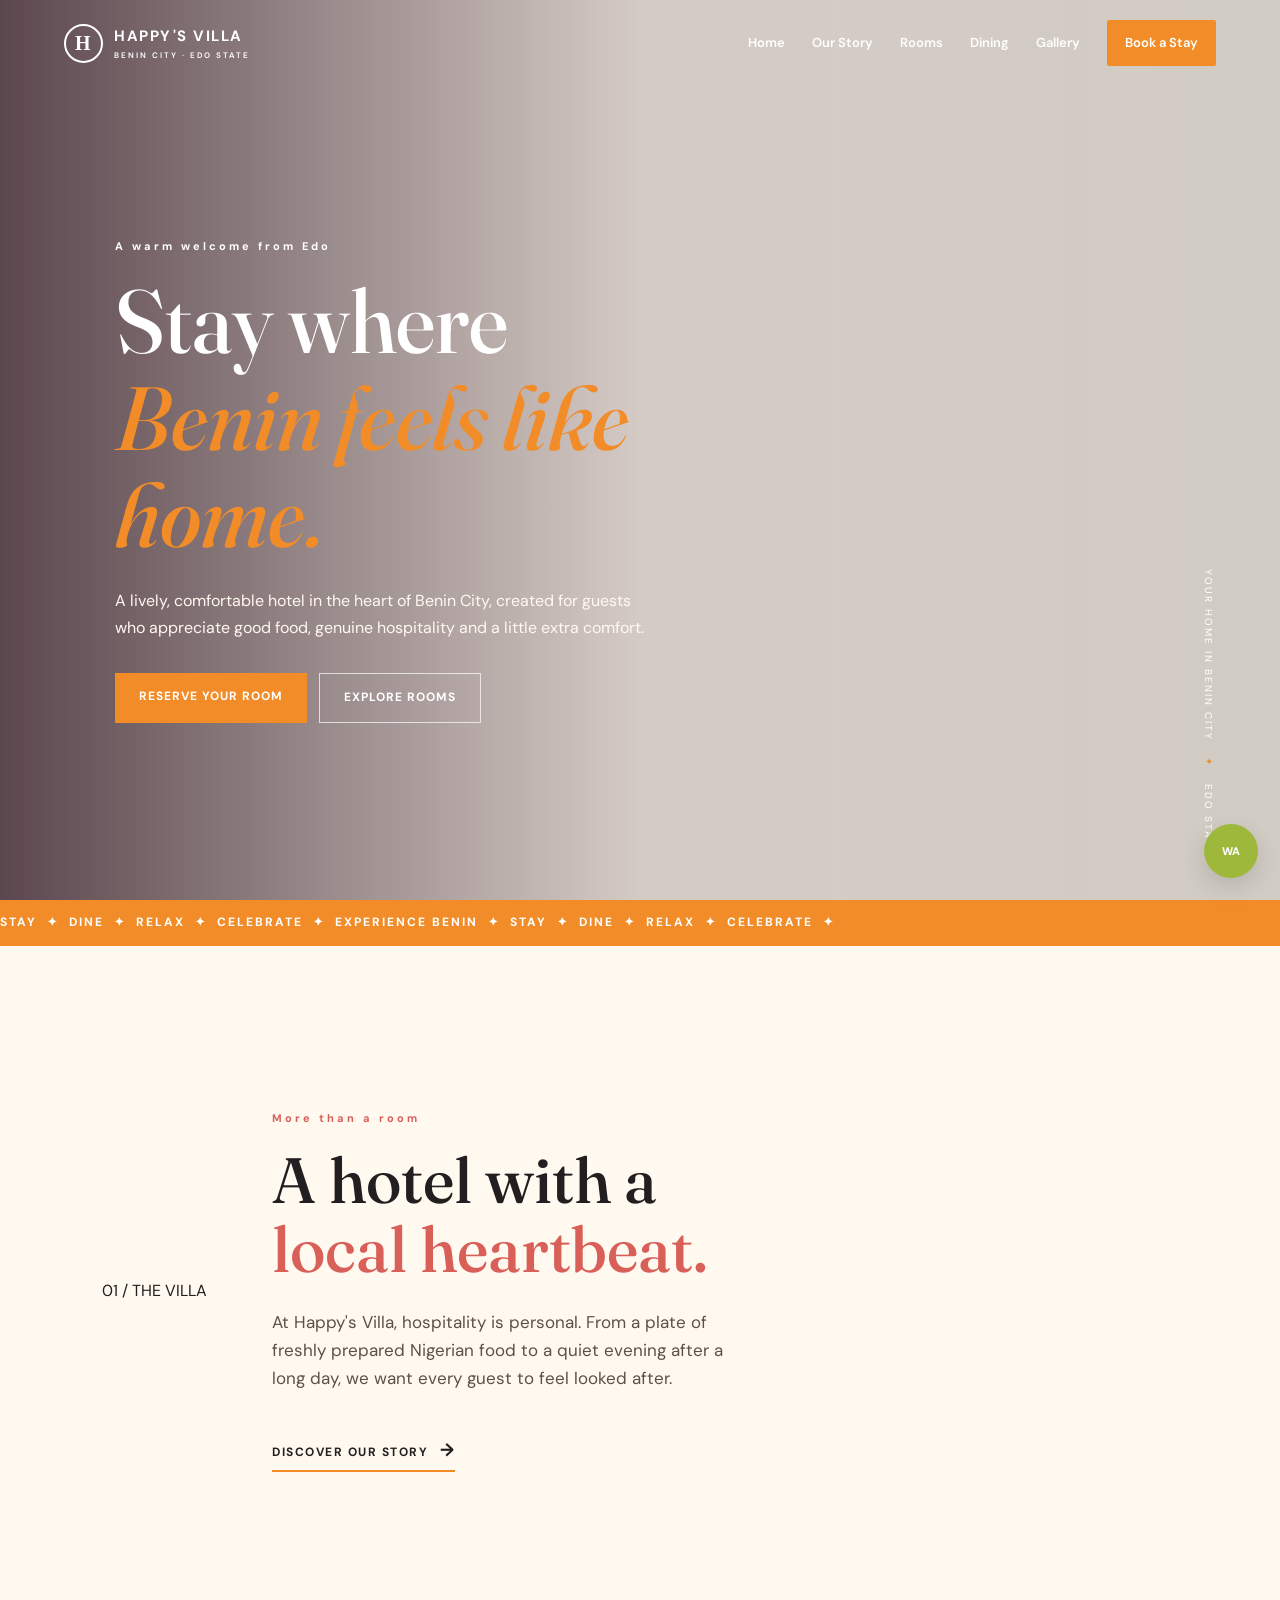
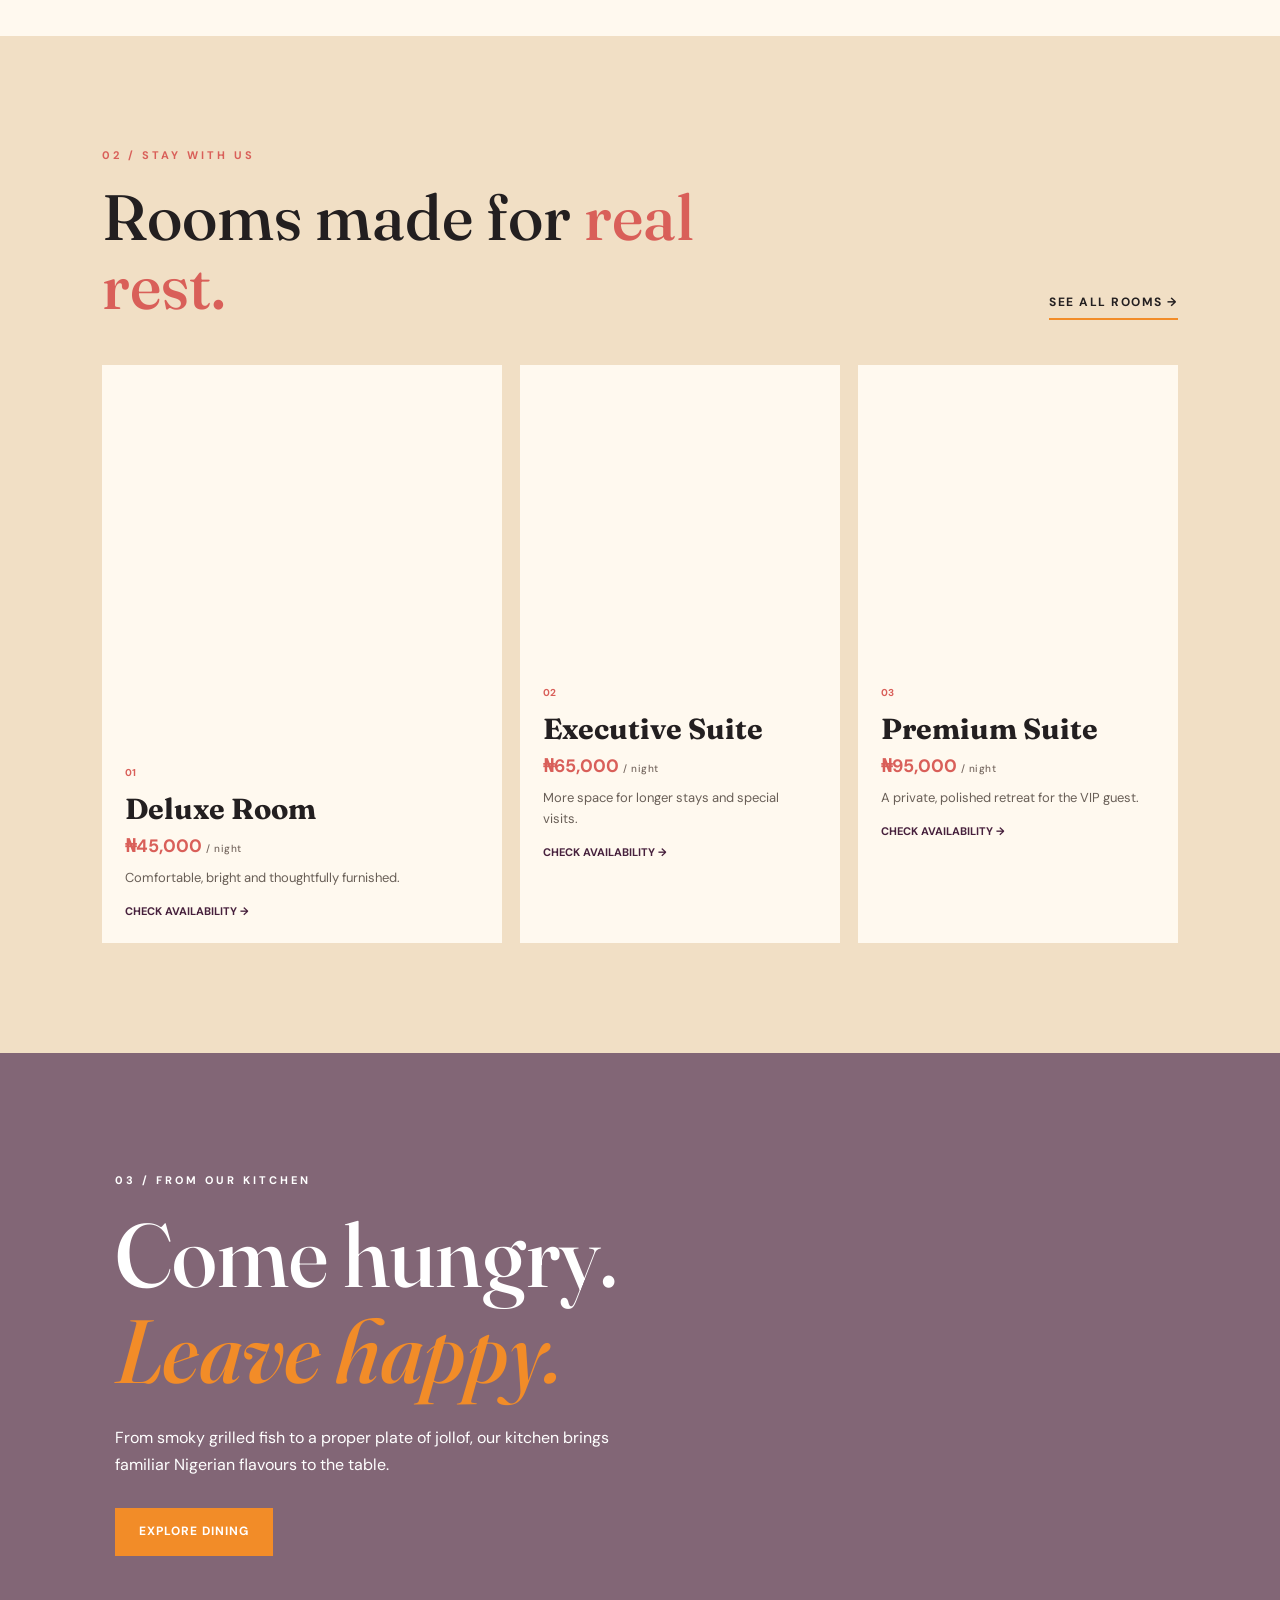
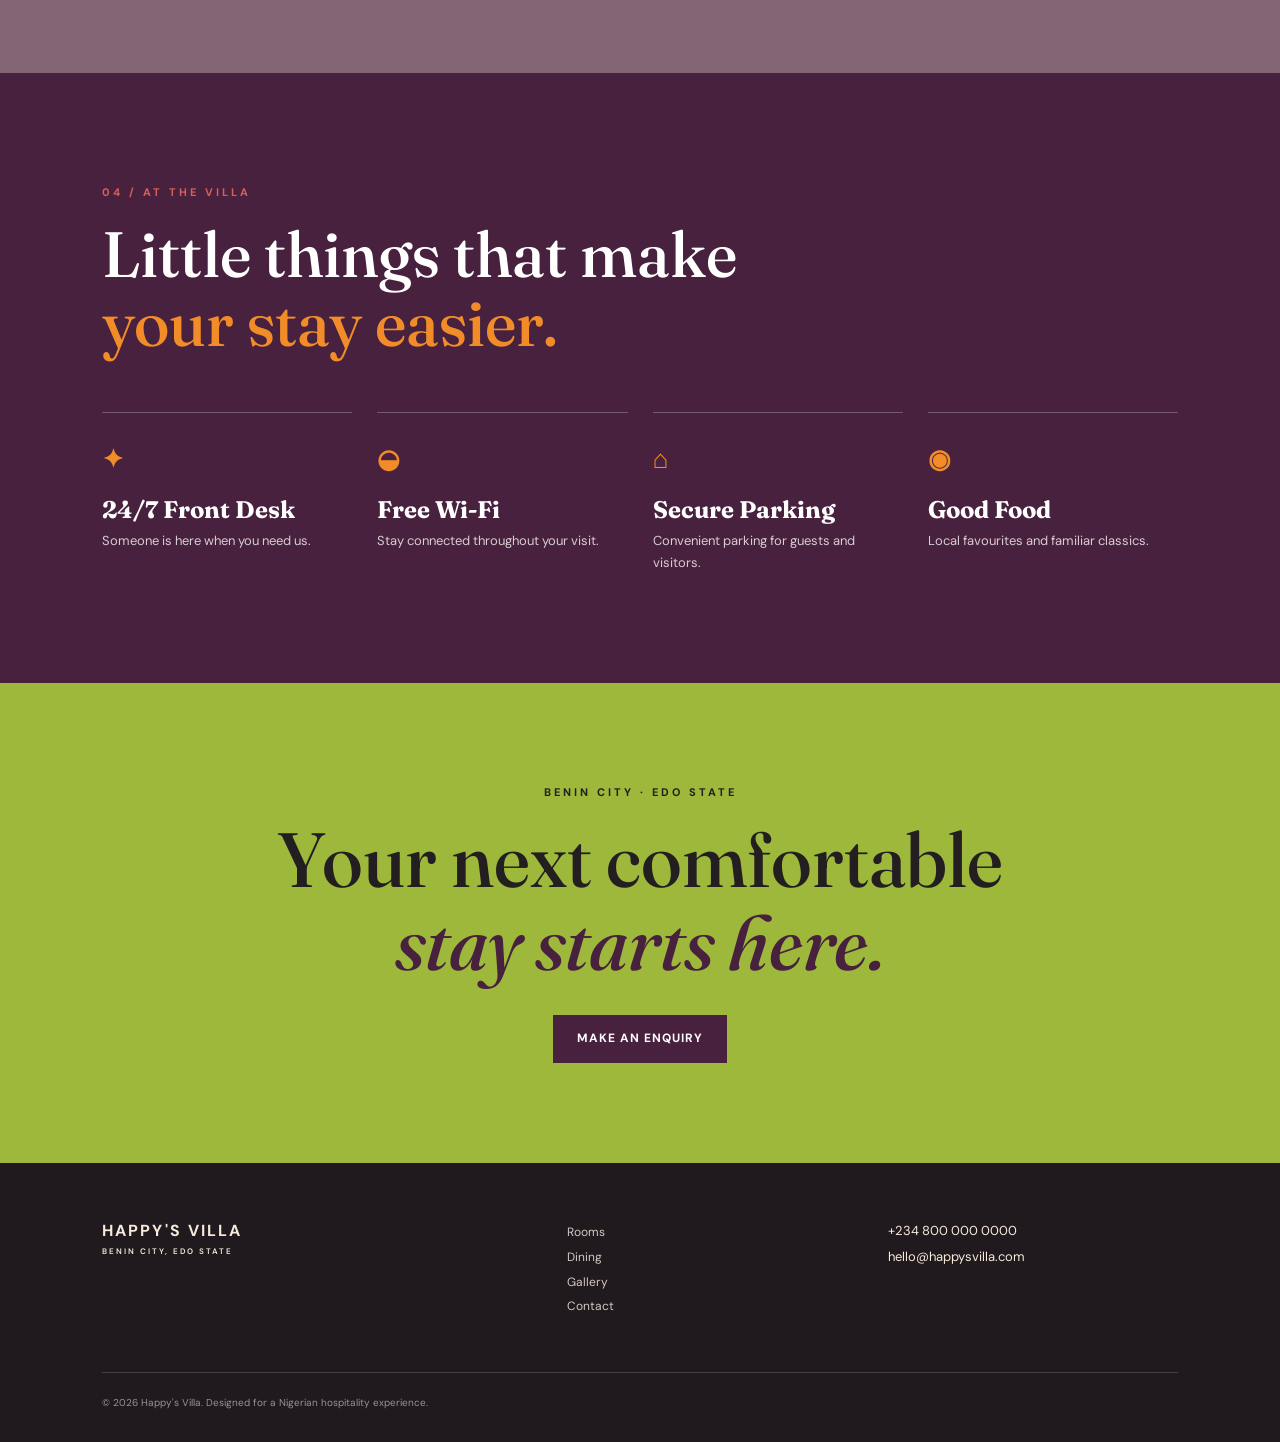
==== index.html @ 48daf6b9 "changes made" ====
<!DOCTYPE html>
<html lang="en">
<head>
  <meta charset="UTF-8">
  <meta name="viewport" content="width=device-width, initial-scale=1.0">
  <title>Happy's Villa | Boutique Hotel in Benin City</title>
  <link rel="stylesheet" href="style.css">
</head>
<body>
<header class="site-header">
  <a class="brand" href="index.html"><span>H</span><div>HAPPY'S VILLA<small>BENIN CITY · EDO STATE</small></div></a>
  <nav>
    <a class="active" href="index.html">Home</a>
    <a href="about.html">Our Story</a>
    <a href="rooms.html">Rooms</a>
    <a href="dining.html">Dining</a>
    <a href="gallery.html">Gallery</a>
    <a class="nav-book" href="contact.html">Book a Stay</a>
  </nav>
</header>

<main>
  <section class="hero">
    <div class="hero-image"></div>
    <div class="hero-shade"></div>
    <div class="hero-content">
      <p class="eyebrow">A warm welcome from Edo</p>
      <h1>Stay where<br><em>Benin feels like home.</em></h1>
      <p class="hero-copy">A lively, comfortable hotel in the heart of Benin City, created for guests who appreciate good food, genuine hospitality and a little extra comfort.</p>
      <div class="hero-actions">
        <a class="button button-main" href="contact.html">Reserve Your Room</a>
        <a class="button button-light" href="rooms.html">Explore Rooms</a>
      </div>
    </div>
    <div class="hero-note">YOUR HOME IN BENIN CITY <span>✦</span> EDO STATE</div>
  </section>

  <div class="marquee"><div>STAY &nbsp;✦&nbsp; DINE &nbsp;✦&nbsp; RELAX &nbsp;✦&nbsp; CELEBRATE &nbsp;✦&nbsp; EXPERIENCE BENIN &nbsp;✦&nbsp; STAY &nbsp;✦&nbsp; DINE &nbsp;✦&nbsp; RELAX &nbsp;✦&nbsp; CELEBRATE &nbsp;✦&nbsp;</div></div>

  <section class="intro section">
    <div class="intro-tag">01 / THE VILLA</div>
    <div>
      <p class="eyebrow accent">More than a room</p>
      <h2>A hotel with a <span>local heartbeat.</span></h2>
      <p class="lead">At Happy's Villa, hospitality is personal. From a plate of freshly prepared Nigerian food to a quiet evening after a long day, we want every guest to feel looked after.</p>
      <a class="text-link" href="about.html">Discover our story <b>→</b></a>
    </div>
    <div class="intro-photo photo-1"></div>
  </section>

  <section class="rooms-preview section">
    <div class="section-heading">
      <div><p class="eyebrow accent">02 / STAY WITH US</p><h2>Rooms made for <span>real rest.</span></h2></div>
      <a class="text-link" href="rooms.html">See all rooms →</a>
    </div>
    <div class="room-grid">
      <article class="room-card large-card">
        <div class="room-img room-a"></div>
        <div class="room-info"><span>01</span><h3>Deluxe Room</h3><div class="home-price">₦45,000 <small>/ night</small></div><p>Comfortable, bright and thoughtfully furnished.</p><a href="contact.html">Check availability →</a></div>
      </article>
      <article class="room-card">
        <div class="room-img room-b"></div>
        <div class="room-info"><span>02</span><h3>Executive Suite</h3><div class="home-price">₦65,000 <small>/ night</small></div><p>More space for longer stays and special visits.</p><a href="contact.html">Check availability →</a></div>
      </article>
      <article class="room-card">
        <div class="room-img room-c"></div>
        <div class="room-info"><span>03</span><h3>Premium Suite</h3><div class="home-price">₦95,000 <small>/ night</small></div><p>A private, polished retreat for the VIP guest.</p><a href="contact.html">Check availability →</a></div>
      </article>
    </div>
  </section>

  <section class="food-banner">
    <div class="food-photo"></div><div class="food-overlay"></div>
    <div class="food-content"><p class="eyebrow">03 / FROM OUR KITCHEN</p><h2>Come hungry.<br><em>Leave happy.</em></h2><p>From smoky grilled fish to a proper plate of jollof, our kitchen brings familiar Nigerian flavours to the table.</p><a class="button button-main" href="dining.html">Explore Dining</a></div>
  </section>

  <section class="features section">
    <p class="eyebrow accent">04 / AT THE VILLA</p>
    <h2>Little things that make<br><span>your stay easier.</span></h2>
    <div class="feature-grid">
      <div><strong>✦</strong><h3>24/7 Front Desk</h3><p>Someone is here when you need us.</p></div>
      <div><strong>◒</strong><h3>Free Wi-Fi</h3><p>Stay connected throughout your visit.</p></div>
      <div><strong>⌂</strong><h3>Secure Parking</h3><p>Convenient parking for guests and visitors.</p></div>
      <div><strong>◉</strong><h3>Good Food</h3><p>Local favourites and familiar classics.</p></div>
    </div>
  </section>

  <section class="cta">
    <p class="eyebrow">BENIN CITY · EDO STATE</p>
    <h2>Your next comfortable<br><em>stay starts here.</em></h2>
    <a class="button button-dark" href="contact.html">Make an Enquiry</a>
  </section>
</main>

<footer>
  <div class="footer-brand">HAPPY'S VILLA <small>BENIN CITY, EDO STATE</small></div>
  <div><a href="rooms.html">Rooms</a><a href="dining.html">Dining</a><a href="gallery.html">Gallery</a><a href="contact.html">Contact</a></div>
  <div class="footer-contact">+234 800 000 0000<br>hello@happysvilla.com</div>
  <p class="copyright">© 2026 Happy's Villa. Designed for a Nigerian hospitality experience.</p>
</footer>
<a class="whatsapp" href="https://wa.me/2348000000000" aria-label="WhatsApp">WA</a>
</body>
</html>
---- style.css ----
@import url('https://fonts.googleapis.com/css2?family=DM+Sans:wght@400;500;600;700&family=Fraunces:opsz,wght@9..144,500;9..144,600&display=swap');

:root{--coral:#D95F59;--orange:#F28C28;--aub:#47213D;--lime:#9DB83B;--terra:#B85C38;--sand:#F4E7D0;--ink:#231F20;--cream:#FFF9EF;--line:#dccdb9}
*{box-sizing:border-box;margin:0;padding:0}html{scroll-behavior:smooth}body{font-family:'DM Sans',sans-serif;background:var(--cream);color:var(--ink);line-height:1.65}a{text-decoration:none;color:inherit}.site-header{height:86px;padding:0 5vw;display:flex;align-items:center;justify-content:space-between;position:absolute;z-index:10;top:0;width:100%;color:white}.inner-header{position:relative;color:var(--ink);background:var(--cream);border-bottom:1px solid var(--line)}.brand{display:flex;gap:11px;align-items:center;font-weight:700;letter-spacing:1.5px;font-size:15px}.brand>span{display:grid;place-items:center;width:39px;height:39px;border:2px solid currentColor;border-radius:50%;font-family:Georgia;font-size:20px}.brand small,.footer-brand small{display:block;font-size:8px;letter-spacing:2px;font-weight:600;margin-top:1px}.site-header nav{display:flex;align-items:center;gap:27px;font-size:13px;font-weight:600}.site-header nav a{position:relative}.site-header nav a:not(.nav-book):after{content:'';height:2px;width:0;background:var(--orange);position:absolute;bottom:-8px;left:0;transition:.3s}.site-header nav a:hover:after,.site-header nav .active:after{width:100%}.nav-book{background:var(--orange);padding:12px 18px;border-radius:2px;color:#fff!important}.active-button{background:var(--aub)}.hero{height:calc(100vh - 0px);min-height:650px;position:relative;display:flex;align-items:center;color:white;overflow:hidden}.hero-image{position:absolute;inset:0;background-image:url('https://images.unsplash.com/photo-1564501049412-61c2a3083791?auto=format&fit=crop&w=1800&q=85');background-size:cover;background-position:center}.hero-shade{position:absolute;inset:0;background:linear-gradient(90deg,rgba(45,20,32,.78),rgba(45,20,32,.2),rgba(0,0,0,.18))}.hero-content{position:relative;z-index:2;margin-left:9vw;max-width:670px;padding-top:60px}.eyebrow{font-size:11px;letter-spacing:3px;font-weight:700;margin-bottom:18px}.accent{color:var(--coral)}h1,h2,h3{line-height:1.08}h1,h2{font-family:Fraunces,Georgia,serif;font-weight:500}h1{font-size:clamp(55px,7vw,105px)}h1 em,h2 em{color:var(--orange);font-style:italic}.hero-copy{font-size:16px;max-width:530px;margin:25px 0 32px;color:#fff9f0}.hero-actions{display:flex;gap:12px}.button{display:inline-block;padding:14px 24px;font-size:12px;font-weight:700;letter-spacing:1px;text-transform:uppercase;transition:.3s;border:0;cursor:pointer}.button-main{background:var(--orange);color:white}.button-main:hover{background:var(--coral);transform:translateY(-3px)}.button-light{border:1px solid rgba(255,255,255,.7);color:white}.button-light:hover{background:white;color:var(--aub)}.button-dark{background:var(--aub);color:white}.button-dark:hover{background:var(--coral);transform:translateY(-3px)}.hero-note{position:absolute;right:5vw;bottom:45px;writing-mode:vertical-rl;font-size:10px;letter-spacing:2px;z-index:2}.hero-note span{color:var(--orange);margin:10px 0}.marquee{overflow:hidden;background:var(--orange);color:white;font-size:12px;font-weight:700;letter-spacing:2px;white-space:nowrap;padding:13px 0}.marquee div{display:inline-block;animation:marquee 25s linear infinite}@keyframes marquee{to{transform:translateX(-50%)}}.section{padding:110px 8vw}.intro{display:grid;grid-template-columns:120px 1fr .85fr;gap:50px;align-items:center}.intro h2,.section-heading h2,.features h2,.story h2,.values h2,.food-intro h2,.menu-section h2{font-size:clamp(42px,5vw,70px);max-width:720px}.intro h2 span,h2 span{color:var(--coral)}.lead{font-size:17px;max-width:650px;margin:24px 0;color:#5b514b}.intro-photo{height:470px;background-size:cover;background-position:center}.photo-1{background-image:url('https://images.unsplash.com/photo-1566073771259-6a8506099945?auto=format&fit=crop&w=1000&q=80')}.text-link{display:inline-block;margin-top:20px;font-size:12px;font-weight:700;text-transform:uppercase;letter-spacing:1.5px;border-bottom:2px solid var(--orange);padding-bottom:5px}.text-link b{font-size:18px;margin-left:7px}.rooms-preview{background:#f1dfc5}.section-heading{display:flex;justify-content:space-between;align-items:end;margin-bottom:45px}.room-grid{display:grid;grid-template-columns:1.25fr 1fr 1fr;gap:18px}.room-card{background:var(--cream);transition:.35s}.room-card:hover{transform:translateY(-8px)}.room-img{height:290px;background-size:cover;background-position:center}.large-card .room-img{height:370px}.room-a{background-image:url('https://images.unsplash.com/photo-1618221195710-dd6b41faaea6?auto=format&fit=crop&w=1200&q=80')}.room-b{background-image:url('https://images.unsplash.com/photo-1590490360182-c33d57733427?auto=format&fit=crop&w=1200&q=80')}.room-c{background-image:url('https://images.unsplash.com/photo-1582719478250-c89cae4dc85b?auto=format&fit=crop&w=1200&q=80')}.room-info{padding:23px}.room-info span{font-size:10px;color:var(--coral);font-weight:700}.room-info h3{font-family:Fraunces,serif;font-size:29px;margin:8px 0}.room-info p{font-size:13px;color:#695f57}.room-info a{display:block;margin-top:14px;font-size:11px;font-weight:700;color:var(--aub);text-transform:uppercase}.food-banner{min-height:620px;position:relative;display:flex;align-items:center;color:white;overflow:hidden}.food-photo{position:absolute;inset:0;background:url('https://images.unsplash.com/photo-1547592180-85f173990554?auto=format&fit=crop&w=1800&q=85') center/cover}.food-overlay{position:absolute;inset:0;background:rgba(71,33,61,.68)}.food-content{position:relative;margin-left:9vw;max-width:600px}.food-content h2{font-size:clamp(52px,7vw,90px)}.food-content p:not(.eyebrow){margin:25px 0 30px;max-width:500px}.features{background:var(--aub);color:white}.features h2 span{color:var(--orange)}.feature-grid{display:grid;grid-template-columns:repeat(4,1fr);gap:25px;margin-top:55px}.feature-grid div{border-top:1px solid rgba(255,255,255,.25);padding-top:25px}.feature-grid strong{font-size:26px;color:var(--orange)}.feature-grid h3{font-family:Fraunces,serif;font-size:24px;margin:16px 0 7px}.feature-grid p{font-size:13px;color:#d8cdd2}.cta{text-align:center;background:var(--lime);padding:100px 20px}.cta h2{font-size:clamp(50px,6vw,78px);margin-bottom:30px}.cta h2 em{color:var(--aub)}footer{background:#20191e;color:#f7eadb;padding:55px 8vw 30px;display:grid;grid-template-columns:1.5fr 1fr 1fr;gap:30px;position:relative}footer a{display:block;font-size:12px;margin:5px 0;color:#d6c8c0}.footer-brand{font-weight:700;letter-spacing:2px}.footer-contact{font-size:13px;line-height:2}.copyright{grid-column:1/-1;border-top:1px solid #473d42;padding-top:22px;margin-top:20px;font-size:10px;color:#9e9090}.whatsapp{position:fixed;right:22px;bottom:22px;width:54px;height:54px;border-radius:50%;display:grid;place-items:center;background:var(--lime);color:#fff;font-size:11px;font-weight:800;z-index:20;box-shadow:0 8px 25px #0002}.page-hero{height:500px;display:flex;align-items:end;padding:70px 8vw;position:relative;overflow:hidden;color:white;background-size:cover;background-position:center}.page-hero:after{content:'';position:absolute;inset:0;background:linear-gradient(90deg,rgba(45,20,32,.78),rgba(45,20,32,.12))}.page-hero>div{position:relative;z-index:1}.page-hero h1{font-size:clamp(50px,6vw,82px)}.about-hero{background-image:url('https://images.unsplash.com/photo-1566665797739-1674de7a421a?auto=format&fit=crop&w=1800&q=85')}.rooms-hero{background-image:url('https://images.unsplash.com/photo-1601918774946-25832a4be0d6?auto=format&fit=crop&w=1800&q=85')}.dining-hero{background-image:url('https://images.unsplash.com/photo-1515003197210-e0cd71810b5f?auto=format&fit=crop&w=1800&q=85')}.gallery-hero{background-image:url('https://images.unsplash.com/photo-1564501049412-61c2a3083791?auto=format&fit=crop&w=1800&q=85')}.contact-hero{background-image:url('https://images.unsplash.com/photo-1568495248636-6432b97bd949?auto=format&fit=crop&w=1800&q=85')}.story{display:grid;grid-template-columns:120px 1fr 1fr;gap:55px;align-items:start}.story p{margin:0 0 17px;color:#615750}.story-image{height:530px;background:url('https://images.unsplash.com/photo-1551882547-ff40c63fe5fa?auto=format&fit=crop&w=1000&q=85') center/cover}.values{background:#f1dfc5}.value-grid{display:grid;grid-template-columns:repeat(4,1fr);gap:20px;margin-top:55px}.value-grid div{padding:28px 0;border-top:2px solid var(--coral)}.value-grid b{font-size:11px;color:var(--coral)}.value-grid h3{font-family:Fraunces,serif;font-size:28px;margin:18px 0 8px}.value-grid p{font-size:13px}.room-list{padding-top:90px}.room-list article{display:grid;grid-template-columns:1.15fr 1fr;gap:75px;align-items:center;margin-bottom:100px}.big-room{height:570px;background-size:cover;background-position:center}.room-copy>span{font-size:10px;letter-spacing:2px;color:var(--coral);font-weight:700}.room-copy h2{font-size:58px;margin:15px 0}.room-copy p{color:#625950;margin-bottom:20px}.room-copy ul{list-style:none;border-top:1px solid var(--line);margin-top:25px}.room-copy li{font-size:13px;padding:10px 0;border-bottom:1px solid var(--line)}.room-copy li:before{content:'✦';color:var(--orange);margin-right:10px}.food-intro{display:grid;grid-template-columns:1fr 1fr;gap:80px;align-items:center}.food-detail-photo{height:560px;background:url('https://images.unsplash.com/photo-1601050690597-df0568f70950?auto=format&fit=crop&w=1100&q=85') center/cover}.menu-section{background:#f1dfc5}.menu-grid{display:grid;grid-template-columns:repeat(2,1fr);gap:0 70px;margin-top:45px}.menu-grid>div{padding:25px 0;border-top:1px solid #cbbba4}.menu-grid span{font-size:9px;letter-spacing:2px;color:var(--coral);font-weight:700}.menu-grid h3{font-family:Fraunces,serif;font-size:28px;margin:7px 0}.menu-grid p{font-size:13px;color:#665b53}.menu-grid b{display:block;margin-top:8px;color:var(--aub)}.gallery{display:grid;grid-template-columns:repeat(12,1fr);grid-auto-rows:230px;gap:15px}.gallery-item{background-size:cover;background-position:center;position:relative;overflow:hidden}.gallery-item:after{content:'';position:absolute;inset:0;background:linear-gradient(transparent 50%,rgba(0,0,0,.55));opacity:.8}.gallery-item span{position:absolute;z-index:2;bottom:18px;left:20px;color:white;font-size:11px;font-weight:700;letter-spacing:1px;text-transform:uppercase}.g1{grid-column:span 7;grid-row:span 2;background-image:url('https://images.unsplash.com/photo-1564501049412-61c2a3083791?auto=format&fit=crop&w=1300&q=85')}.g2{grid-column:span 5;background-image:url('https://images.unsplash.com/photo-1618221195710-dd6b41faaea6?auto=format&fit=crop&w=1000&q=85')}.g3{grid-column:span 5;background-image:url('https://images.unsplash.com/photo-1515003197210-e0cd71810b5f?auto=format&fit=crop&w=1000&q=85')}.g4{grid-column:span 5;background-image:url('https://images.unsplash.com/photo-1572331165267-854da2b10ccc?auto=format&fit=crop&w=1000&q=85')}.g5{grid-column:span 4;background-image:url('https://images.unsplash.com/photo-1547592180-85f173990554?auto=format&fit=crop&w=1000&q=85')}.g6{grid-column:span 3;background-image:url('https://images.unsplash.com/photo-1551882547-ff40c63fe5fa?auto=format&fit=crop&w=1000&q=85')}.contact-section{display:grid;grid-template-columns:.8fr 1.2fr;gap:100px}.contact-details h2,.booking-form h2{font-family:Fraunces,serif;font-size:45px;margin-bottom:12px}.contact-line{border-top:1px solid var(--line);padding:18px 0;font-size:14px}.contact-line b{font-size:9px;letter-spacing:2px;color:var(--coral)}.small-note{font-size:11px;color:#887970;margin-top:30px}.booking-form{background:#f1dfc5;padding:45px}.booking-form label{display:block;font-size:11px;font-weight:700;margin:18px 0}.booking-form input,.booking-form select,.booking-form textarea{display:block;width:100%;margin-top:7px;border:1px solid #cdbca6;background:var(--cream);padding:13px;font:inherit;font-size:13px;outline:none}.booking-form input:focus,.booking-form select:focus,.booking-form textarea:focus{border-color:var(--coral)}.two{display:grid;grid-template-columns:1fr 1fr;gap:15px}.location-box{background:var(--aub);color:white;padding:80px 8vw;display:grid;grid-template-columns:1fr 1fr;gap:50px;align-items:center}.location-box h2{font-size:55px}.location-box p:not(.eyebrow){max-width:500px;color:#dacfd3}.map-placeholder{height:300px;background:#6d7650;position:relative;display:grid;place-items:center;border:10px solid #5a254d;outline:1px solid #ad9b88}.map-placeholder:before{content:'';position:absolute;inset:18px;border:1px dashed #e9ddca66}.map-placeholder span{font-family:Fraunces,serif;font-size:28px}.map-placeholder small{position:absolute;bottom:35px;font-size:10px;letter-spacing:2px}.site-header,.page-hero,.hero,.room-card,.gallery-item{animation:fadein .8s ease both}@keyframes fadein{from{opacity:0}to{opacity:1}}
@media(max-width:900px){.site-header{height:auto;padding:22px 5vw;align-items:flex-start}.site-header nav{display:none}.hero-content{margin-left:7vw;margin-right:7vw}.intro,.story{grid-template-columns:1fr}.intro-tag{display:none}.intro-photo,.story-image{height:380px}.room-grid{grid-template-columns:1fr}.large-card .room-img,.room-img{height:350px}.feature-grid,.value-grid{grid-template-columns:1fr 1fr}.room-list article,.food-intro,.contact-section,.location-box{grid-template-columns:1fr;gap:35px}.big-room{height:420px}.room-copy h2{font-size:48px}.gallery{grid-template-columns:1fr 1fr;grid-auto-rows:230px}.g1,.g2,.g3,.g4,.g5,.g6{grid-column:span 1;grid-row:span 1}footer{grid-template-columns:1fr 1fr}.copyright{grid-column:1/-1}}
@media(max-width:600px){.hero{min-height:700px}.hero-content{padding-top:80px}.hero h1{font-size:53px}.hero-note{display:none}.section{padding:75px 7vw}.section-heading{display:block}.section-heading .text-link{margin-top:10px}.intro h2,.section-heading h2,.features h2,.story h2,.values h2,.food-intro h2,.menu-section h2{font-size:43px}.feature-grid,.value-grid,.menu-grid,.two{grid-template-columns:1fr}.food-banner{min-height:650px}.food-content{margin:0 7vw}.page-hero{height:440px;padding:55px 7vw}.page-hero h1{font-size:53px}.room-list article{margin-bottom:70px}.big-room{height:330px}.room-copy h2{font-size:43px}.booking-form{padding:28px 20px}.contact-details h2,.booking-form h2{font-size:38px}.gallery{grid-template-columns:1fr;grid-auto-rows:280px}.g1,.g2,.g3,.g4,.g5,.g6{grid-column:span 1}.location-box{padding:65px 7vw}.location-box h2{font-size:45px}footer{grid-template-columns:1fr;gap:25px;padding:45px 7vw}.copyright{grid-column:auto}}

/* Nigerian hotel refinements */
.price{font-family:'DM Sans',sans-serif;color:var(--coral);font-size:22px;font-weight:700;margin:12px 0 4px}
.price small,.home-price small{font-size:10px;color:#75675f;font-weight:500;letter-spacing:.5px}
.home-price{font-size:18px;color:var(--coral);font-weight:700;margin:5px 0}
.food-detail-nigerian{
  background-image:url('https://upload.wikimedia.org/wikipedia/commons/thumb/0/0f/Jollof_rice_with_chicken.jpg/1280px-Jollof_rice_with_chicken.jpg');
}
.menu-grid b{font-size:16px;letter-spacing:.2px}
.menu-grid>div{background:transparent}
.menu-grid>div:hover h3{color:var(--coral);transition:.25s}

/* Nigerian visual update — Home page structure remains unchanged */
.story-image{background-image:url("https://loremflickr.com/1400/900/benincity,nigeria?lock=22")}
.food-detail-photo{background-image:url("https://loremflickr.com/1400/900/nigeria,restaurant,africa?lock=25")}
.food-jollof{background-image:url("https://loremflickr.com/1000/800/jollof,rice,nigeria?lock=31")}
.gallery .g1{background-image:url("https://loremflickr.com/1400/900/nigeria,benincity,hotel?lock=21")}
.gallery .g2{background-image:url("https://loremflickr.com/1200/900/nigeria,hotel,room?lock=23")}
.gallery .g3{background-image:url("https://loremflickr.com/1400/900/nigeria,restaurant,africa?lock=25")}
.gallery .g4{background-image:url("https://loremflickr.com/1000/800/nigeria,pool,hotel?lock=41")}
.gallery .g5{background-image:url("https://loremflickr.com/1000/800/jollof,rice,nigeria?lock=31")}
.gallery .g6{background-image:url("https://loremflickr.com/1400/900/benincity,nigeria?lock=22")}
.room-price{font-family:'Fraunces',Georgia,serif;font-size:26px;color:var(--aub);margin:20px 0 2px;font-weight:600}
.room-price small{font-family:'DM Sans',sans-serif;font-size:10px;color:#766a62;letter-spacing:1px;font-weight:500}
.menu-grid b{font-size:18px}
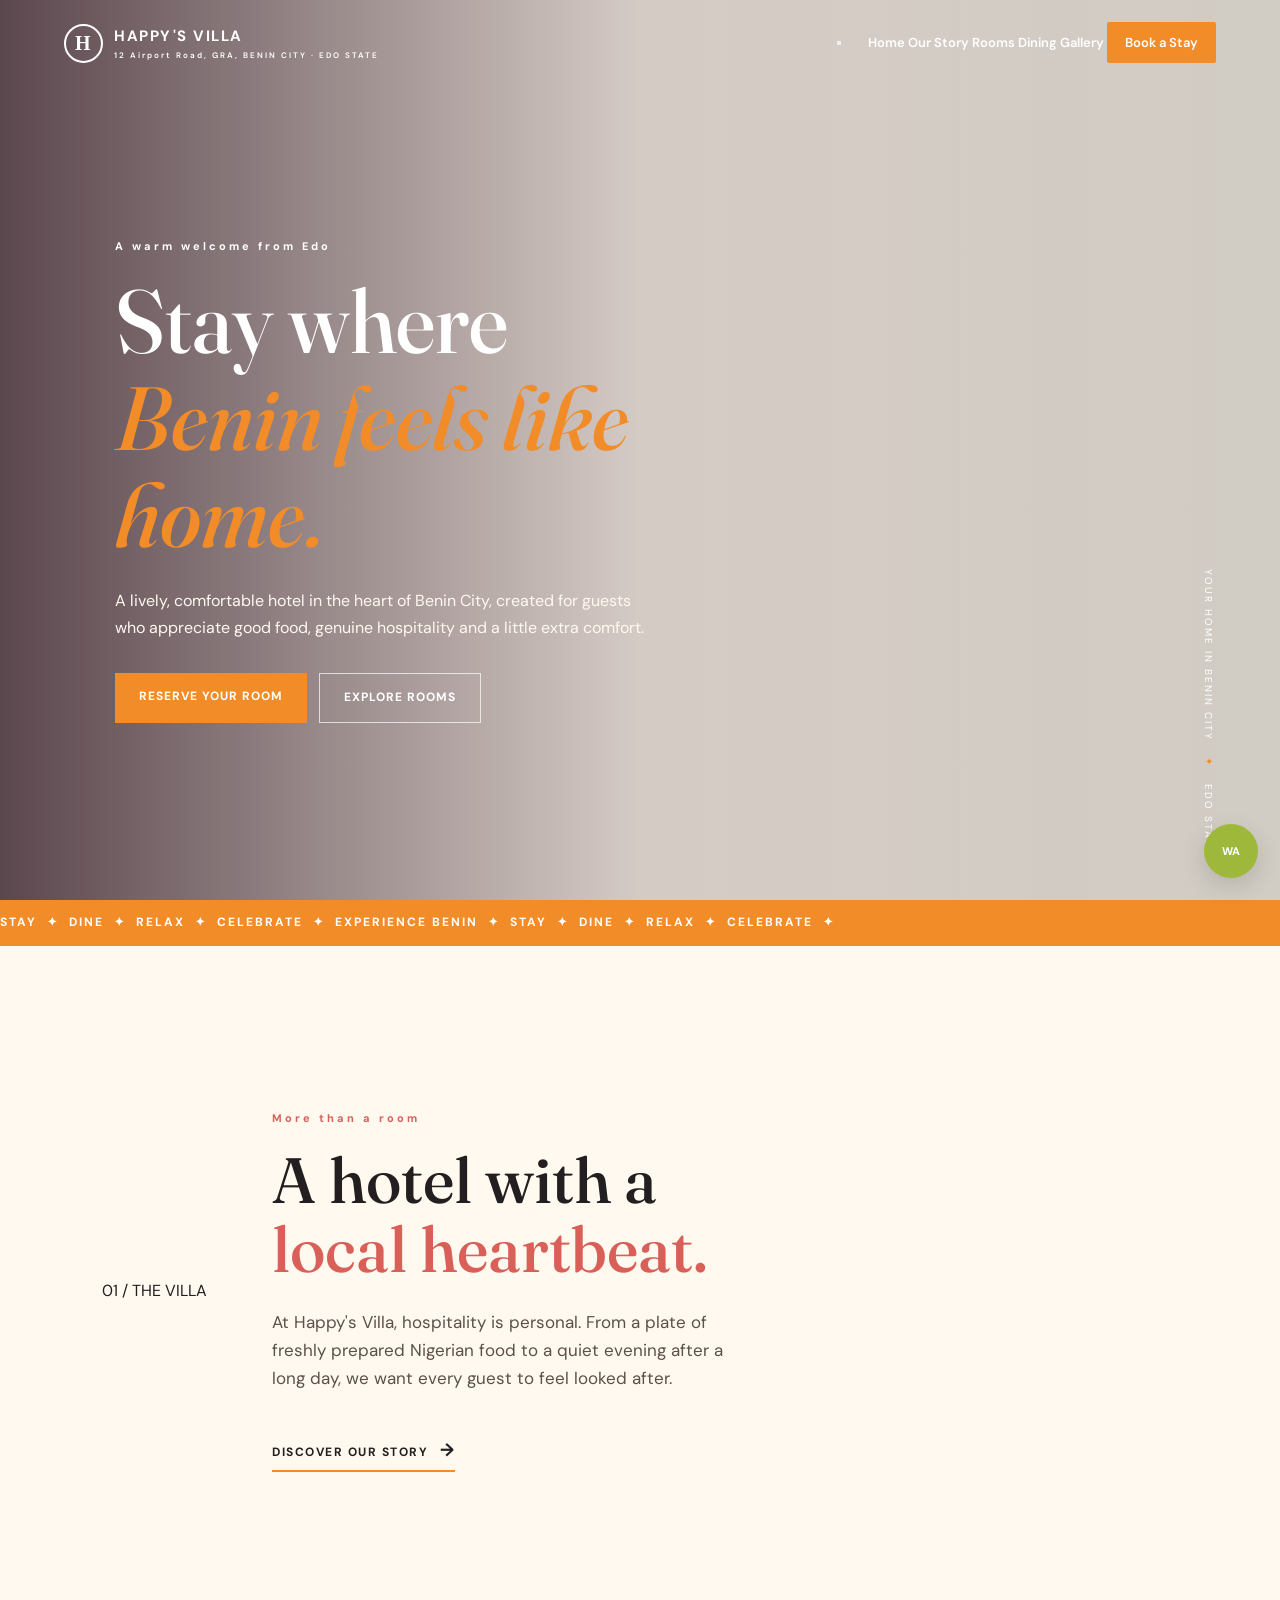
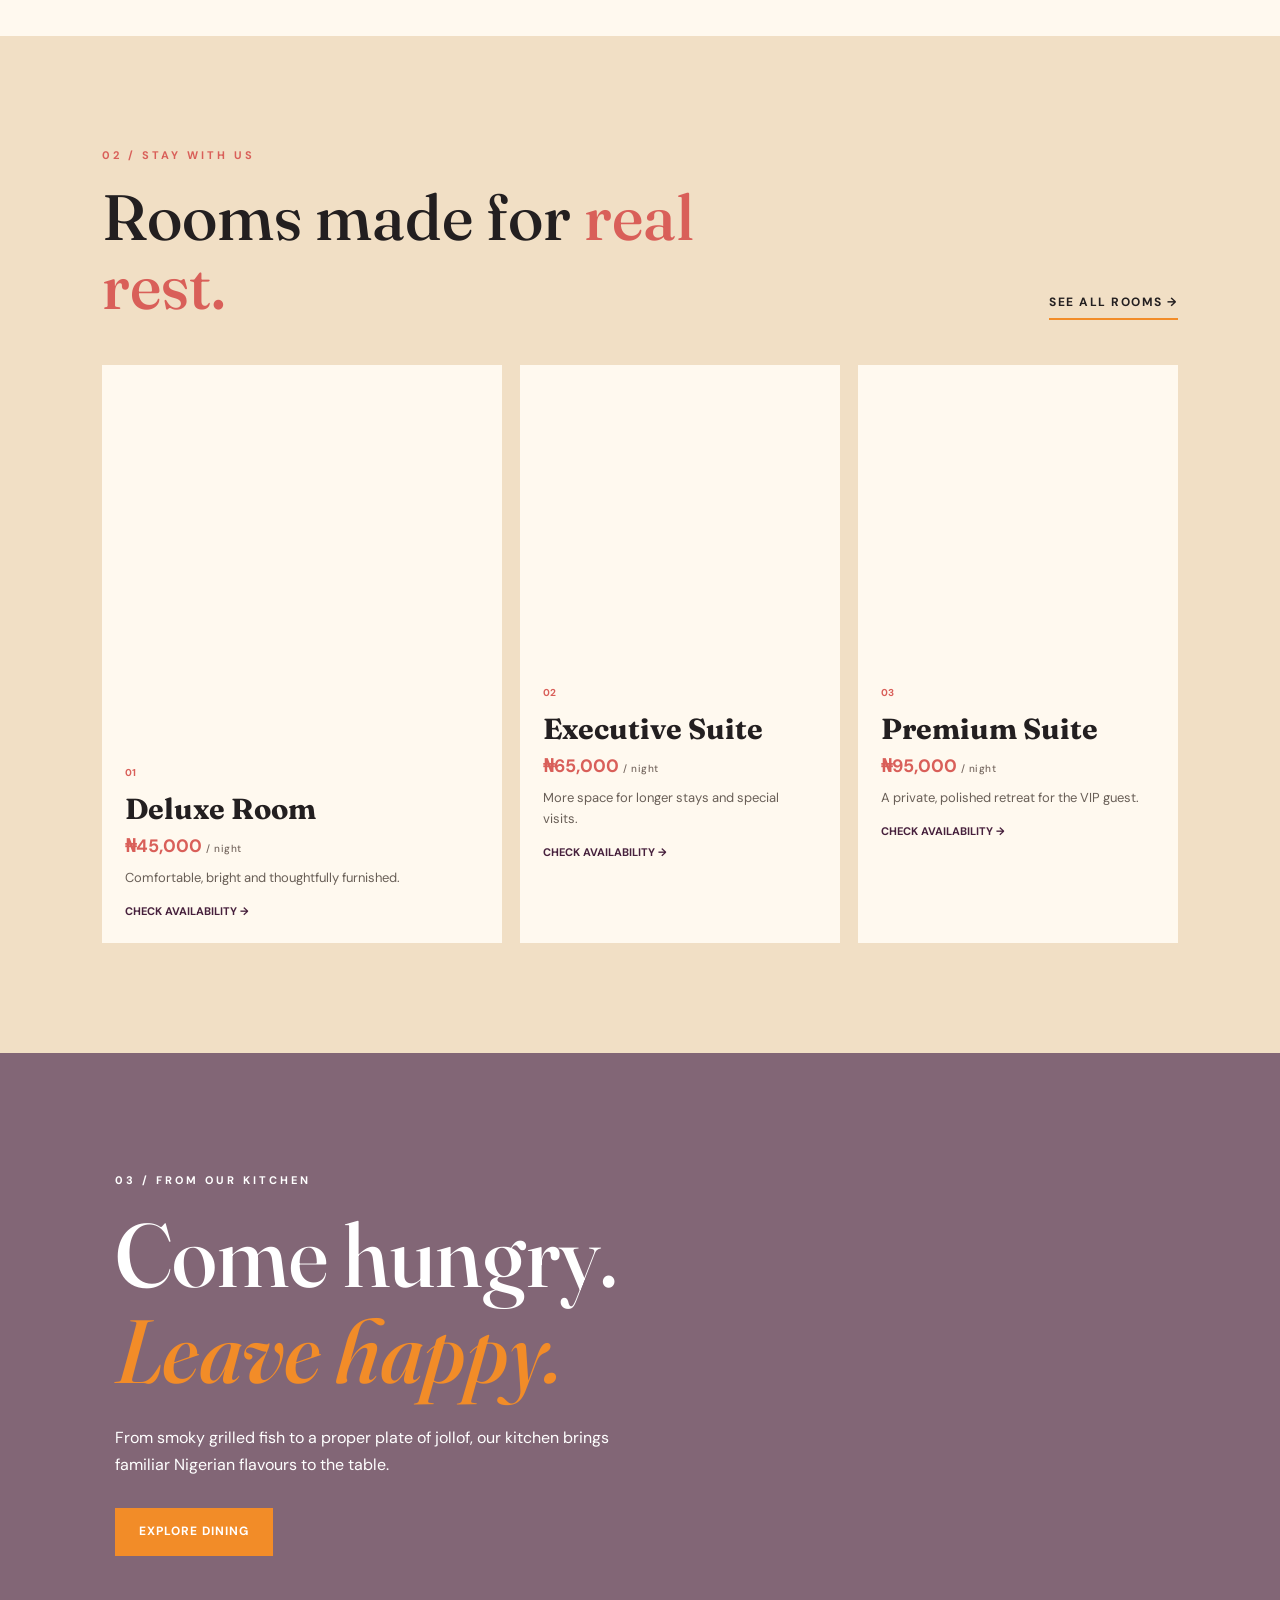
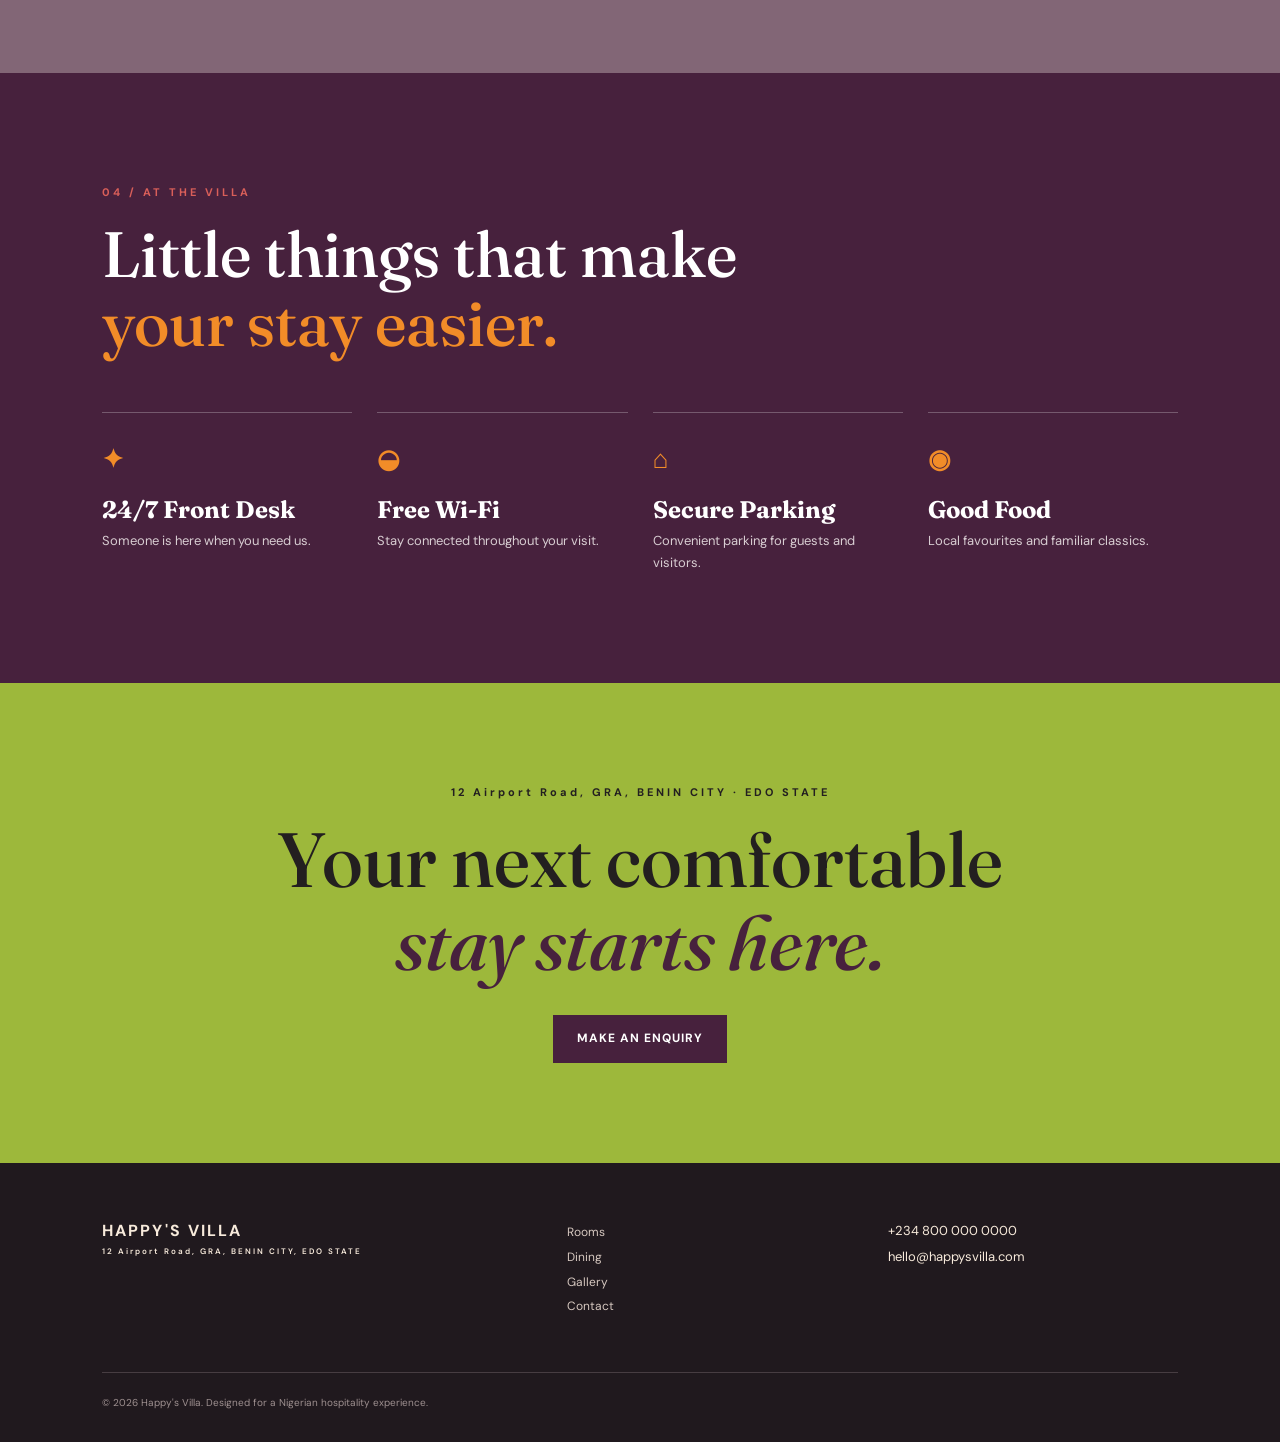
==== commit 7bd0b5e2: "correction" ====
--- a/index.html
+++ b/index.html
@@ -1,103 +1,191 @@
-<!DOCTYPE html>
+<!doctype html>
 <html lang="en">
-<head>
-  <meta charset="UTF-8">
-  <meta name="viewport" content="width=device-width, initial-scale=1.0">
-  <title>Happy's Villa | Boutique Hotel in Benin City</title>
-  <link rel="stylesheet" href="style.css">
-</head>
-<body>
-<header class="site-header">
-  <a class="brand" href="index.html"><span>H</span><div>HAPPY'S VILLA<small>BENIN CITY · EDO STATE</small></div></a>
-  <nav>
-    <a class="active" href="index.html">Home</a>
-    <a href="about.html">Our Story</a>
-    <a href="rooms.html">Rooms</a>
-    <a href="dining.html">Dining</a>
-    <a href="gallery.html">Gallery</a>
-    <a class="nav-book" href="contact.html">Book a Stay</a>
-  </nav>
-</header>
+  <head>
+    <meta charset="UTF-8" />
+    <meta name="viewport" content="width=device-width, initial-scale=1.0" />
+    <title>Happy's Villa | Boutique Hotel in Benin City</title>
+    <link rel="stylesheet" href="style.css" />
+  </head>
+  <body>
+    <header class="site-header">
+      <a class="brand" href="index.html"
+        ><span>H</span>
+        <div>HAPPY'S VILLA<small>12 Airport Road, GRA, BENIN CITY · EDO STATE</small></div></a
+      >
+      <nav class="main-nav">
 
-<main>
-  <section class="hero">
-    <div class="hero-image"></div>
-    <div class="hero-shade"></div>
-    <div class="hero-content">
-      <p class="eyebrow">A warm welcome from Edo</p>
-      <h1>Stay where<br><em>Benin feels like home.</em></h1>
-      <p class="hero-copy">A lively, comfortable hotel in the heart of Benin City, created for guests who appreciate good food, genuine hospitality and a little extra comfort.</p>
-      <div class="hero-actions">
-        <a class="button button-main" href="contact.html">Reserve Your Room</a>
-        <a class="button button-light" href="rooms.html">Explore Rooms</a>
+        <button class="menu-toggle"
+        id="menu-toggle"
+        aria-label="open navigation menu"
+        aria-expanded="false">
+
+        </button>
+        <div class="nav-links" id="nav-links">
+        <a class="active" href="index.html">Home</a>
+        <a href="about.html">Our Story</a>
+        <a href="rooms.html">Rooms</a>
+        <a href="dining.html">Dining</a>
+        <a href="gallery.html">Gallery</a>
+        <a class="nav-book" href="contact.html">Book a Stay</a>
+        </div>
+
+      </nav>
+    </header>
+
+    <main>
+      <section class="hero">
+        <div class="hero-image"></div>
+        <div class="hero-shade"></div>
+        <div class="hero-content">
+          <p class="eyebrow">A warm welcome from Edo</p>
+          <h1>Stay where<br /><em>Benin feels like home.</em></h1>
+          <p class="hero-copy">
+            A lively, comfortable hotel in the heart of Benin City, created for
+            guests who appreciate good food, genuine hospitality and a little
+            extra comfort.
+          </p>
+          <div class="hero-actions">
+            <a class="button button-main" href="contact.html"
+              >Reserve Your Room</a
+            >
+            <a class="button button-light" href="rooms.html">Explore Rooms</a>
+          </div>
+        </div>
+        <div class="hero-note">
+          YOUR HOME IN BENIN CITY <span>✦</span> EDO STATE
+        </div>
+      </section>
+
+      <div class="marquee">
+        <div>
+          STAY &nbsp;✦&nbsp; DINE &nbsp;✦&nbsp; RELAX &nbsp;✦&nbsp; CELEBRATE
+          &nbsp;✦&nbsp; EXPERIENCE BENIN &nbsp;✦&nbsp; STAY &nbsp;✦&nbsp; DINE
+          &nbsp;✦&nbsp; RELAX &nbsp;✦&nbsp; CELEBRATE &nbsp;✦&nbsp;
+        </div>
       </div>
-    </div>
-    <div class="hero-note">YOUR HOME IN BENIN CITY <span>✦</span> EDO STATE</div>
-  </section>
 
-  <div class="marquee"><div>STAY &nbsp;✦&nbsp; DINE &nbsp;✦&nbsp; RELAX &nbsp;✦&nbsp; CELEBRATE &nbsp;✦&nbsp; EXPERIENCE BENIN &nbsp;✦&nbsp; STAY &nbsp;✦&nbsp; DINE &nbsp;✦&nbsp; RELAX &nbsp;✦&nbsp; CELEBRATE &nbsp;✦&nbsp;</div></div>
+      <section class="intro section">
+        <div class="intro-tag">01 / THE VILLA</div>
+        <div>
+          <p class="eyebrow accent">More than a room</p>
+          <h2>A hotel with a <span>local heartbeat.</span></h2>
+          <p class="lead">
+            At Happy's Villa, hospitality is personal. From a plate of freshly
+            prepared Nigerian food to a quiet evening after a long day, we want
+            every guest to feel looked after.
+          </p>
+          <a class="text-link" href="about.html">Discover our story <b>→</b></a>
+        </div>
+        <div class="intro-photo photo-1"></div>
+      </section>
 
-  <section class="intro section">
-    <div class="intro-tag">01 / THE VILLA</div>
-    <div>
-      <p class="eyebrow accent">More than a room</p>
-      <h2>A hotel with a <span>local heartbeat.</span></h2>
-      <p class="lead">At Happy's Villa, hospitality is personal. From a plate of freshly prepared Nigerian food to a quiet evening after a long day, we want every guest to feel looked after.</p>
-      <a class="text-link" href="about.html">Discover our story <b>→</b></a>
-    </div>
-    <div class="intro-photo photo-1"></div>
-  </section>
+      <section class="rooms-preview section">
+        <div class="section-heading">
+          <div>
+            <p class="eyebrow accent">02 / STAY WITH US</p>
+            <h2>Rooms made for <span>real rest.</span></h2>
+          </div>
+          <a class="text-link" href="rooms.html">See all rooms →</a>
+        </div>
+        <div class="room-grid">
+          <article class="room-card large-card">
+            <div class="room-img room-a"></div>
+            <div class="room-info">
+              <span>01</span>
+              <h3>Deluxe Room</h3>
+              <div class="home-price">₦45,000 <small>/ night</small></div>
+              <p>Comfortable, bright and thoughtfully furnished.</p>
+              <a href="contact.html">Check availability →</a>
+            </div>
+          </article>
+          <article class="room-card">
+            <div class="room-img room-b"></div>
+            <div class="room-info">
+              <span>02</span>
+              <h3>Executive Suite</h3>
+              <div class="home-price">₦65,000 <small>/ night</small></div>
+              <p>More space for longer stays and special visits.</p>
+              <a href="contact.html">Check availability →</a>
+            </div>
+          </article>
+          <article class="room-card">
+            <div class="room-img room-c"></div>
+            <div class="room-info">
+              <span>03</span>
+              <h3>Premium Suite</h3>
+              <div class="home-price">₦95,000 <small>/ night</small></div>
+              <p>A private, polished retreat for the VIP guest.</p>
+              <a href="contact.html">Check availability →</a>
+            </div>
+          </article>
+        </div>
+      </section>
 
-  <section class="rooms-preview section">
-    <div class="section-heading">
-      <div><p class="eyebrow accent">02 / STAY WITH US</p><h2>Rooms made for <span>real rest.</span></h2></div>
-      <a class="text-link" href="rooms.html">See all rooms →</a>
-    </div>
-    <div class="room-grid">
-      <article class="room-card large-card">
-        <div class="room-img room-a"></div>
-        <div class="room-info"><span>01</span><h3>Deluxe Room</h3><div class="home-price">₦45,000 <small>/ night</small></div><p>Comfortable, bright and thoughtfully furnished.</p><a href="contact.html">Check availability →</a></div>
-      </article>
-      <article class="room-card">
-        <div class="room-img room-b"></div>
-        <div class="room-info"><span>02</span><h3>Executive Suite</h3><div class="home-price">₦65,000 <small>/ night</small></div><p>More space for longer stays and special visits.</p><a href="contact.html">Check availability →</a></div>
-      </article>
-      <article class="room-card">
-        <div class="room-img room-c"></div>
-        <div class="room-info"><span>03</span><h3>Premium Suite</h3><div class="home-price">₦95,000 <small>/ night</small></div><p>A private, polished retreat for the VIP guest.</p><a href="contact.html">Check availability →</a></div>
-      </article>
-    </div>
-  </section>
+      <section class="food-banner">
+        <div class="food-photo"></div>
+        <div class="food-overlay"></div>
+        <div class="food-content">
+          <p class="eyebrow">03 / FROM OUR KITCHEN</p>
+          <h2>Come hungry.<br /><em>Leave happy.</em></h2>
+          <p>
+            From smoky grilled fish to a proper plate of jollof, our kitchen
+            brings familiar Nigerian flavours to the table.
+          </p>
+          <a class="button button-main" href="dining.html">Explore Dining</a>
+        </div>
+      </section>
 
-  <section class="food-banner">
-    <div class="food-photo"></div><div class="food-overlay"></div>
-    <div class="food-content"><p class="eyebrow">03 / FROM OUR KITCHEN</p><h2>Come hungry.<br><em>Leave happy.</em></h2><p>From smoky grilled fish to a proper plate of jollof, our kitchen brings familiar Nigerian flavours to the table.</p><a class="button button-main" href="dining.html">Explore Dining</a></div>
-  </section>
+      <section class="features section">
+        <p class="eyebrow accent">04 / AT THE VILLA</p>
+        <h2>Little things that make<br /><span>your stay easier.</span></h2>
+        <div class="feature-grid">
+          <div>
+            <strong>✦</strong>
+            <h3>24/7 Front Desk</h3>
+            <p>Someone is here when you need us.</p>
+          </div>
+          <div>
+            <strong>◒</strong>
+            <h3>Free Wi-Fi</h3>
+            <p>Stay connected throughout your visit.</p>
+          </div>
+          <div>
+            <strong>⌂</strong>
+            <h3>Secure Parking</h3>
+            <p>Convenient parking for guests and visitors.</p>
+          </div>
+          <div>
+            <strong>◉</strong>
+            <h3>Good Food</h3>
+            <p>Local favourites and familiar classics.</p>
+          </div>
+        </div>
+      </section>
 
-  <section class="features section">
-    <p class="eyebrow accent">04 / AT THE VILLA</p>
-    <h2>Little things that make<br><span>your stay easier.</span></h2>
-    <div class="feature-grid">
-      <div><strong>✦</strong><h3>24/7 Front Desk</h3><p>Someone is here when you need us.</p></div>
-      <div><strong>◒</strong><h3>Free Wi-Fi</h3><p>Stay connected throughout your visit.</p></div>
-      <div><strong>⌂</strong><h3>Secure Parking</h3><p>Convenient parking for guests and visitors.</p></div>
-      <div><strong>◉</strong><h3>Good Food</h3><p>Local favourites and familiar classics.</p></div>
-    </div>
-  </section>
+      <section class="cta">
+        <p class="eyebrow">12 Airport Road, GRA, BENIN CITY · EDO STATE</p>
+        <h2>Your next comfortable<br /><em>stay starts here.</em></h2>
+        <a class="button button-dark" href="contact.html">Make an Enquiry</a>
+      </section>
+    </main>
 
-  <section class="cta">
-    <p class="eyebrow">BENIN CITY · EDO STATE</p>
-    <h2>Your next comfortable<br><em>stay starts here.</em></h2>
-    <a class="button button-dark" href="contact.html">Make an Enquiry</a>
-  </section>
-</main>
-
-<footer>
-  <div class="footer-brand">HAPPY'S VILLA <small>BENIN CITY, EDO STATE</small></div>
-  <div><a href="rooms.html">Rooms</a><a href="dining.html">Dining</a><a href="gallery.html">Gallery</a><a href="contact.html">Contact</a></div>
-  <div class="footer-contact">+234 800 000 0000<br>hello@happysvilla.com</div>
-  <p class="copyright">© 2026 Happy's Villa. Designed for a Nigerian hospitality experience.</p>
-</footer>
-<a class="whatsapp" href="https://wa.me/2348000000000" aria-label="WhatsApp">WA</a>
-</body>
-</html>+    <footer>
+      <div class="footer-brand">
+        HAPPY'S VILLA <small>12 Airport Road, GRA, BENIN CITY, EDO STATE</small>
+      </div>
+      <div>
+        <a href="rooms.html">Rooms</a><a href="dining.html">Dining</a
+        ><a href="gallery.html">Gallery</a><a href="contact.html">Contact</a>
+      </div>
+      <div class="footer-contact">
+        +234 800 000 0000<br />hello@happysvilla.com
+      </div>
+      <p class="copyright">
+        © 2026 Happy's Villa. Designed for a Nigerian hospitality experience.
+      </p>
+    </footer>
+    <a class="whatsapp" href="https://wa.me/2348000000000" aria-label="WhatsApp"
+      >WA</a
+    >
+  </body>
+</html>
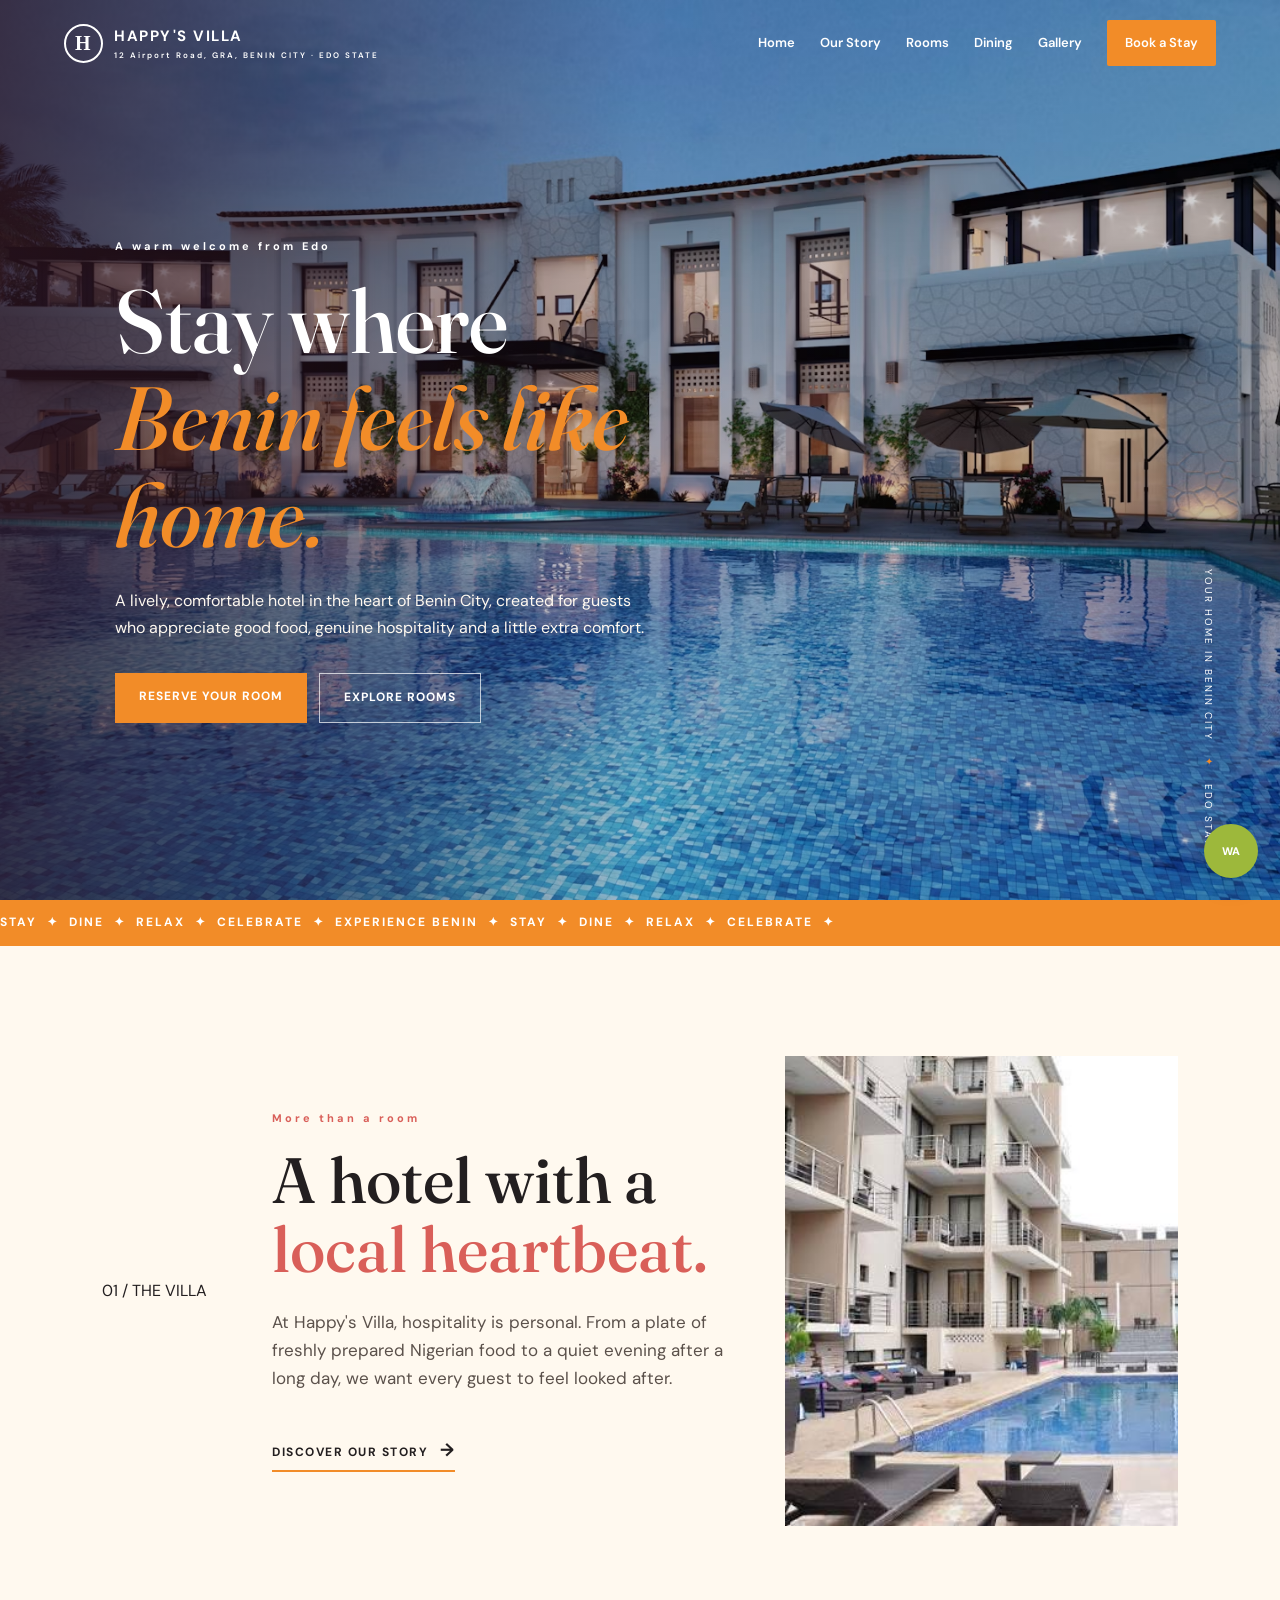
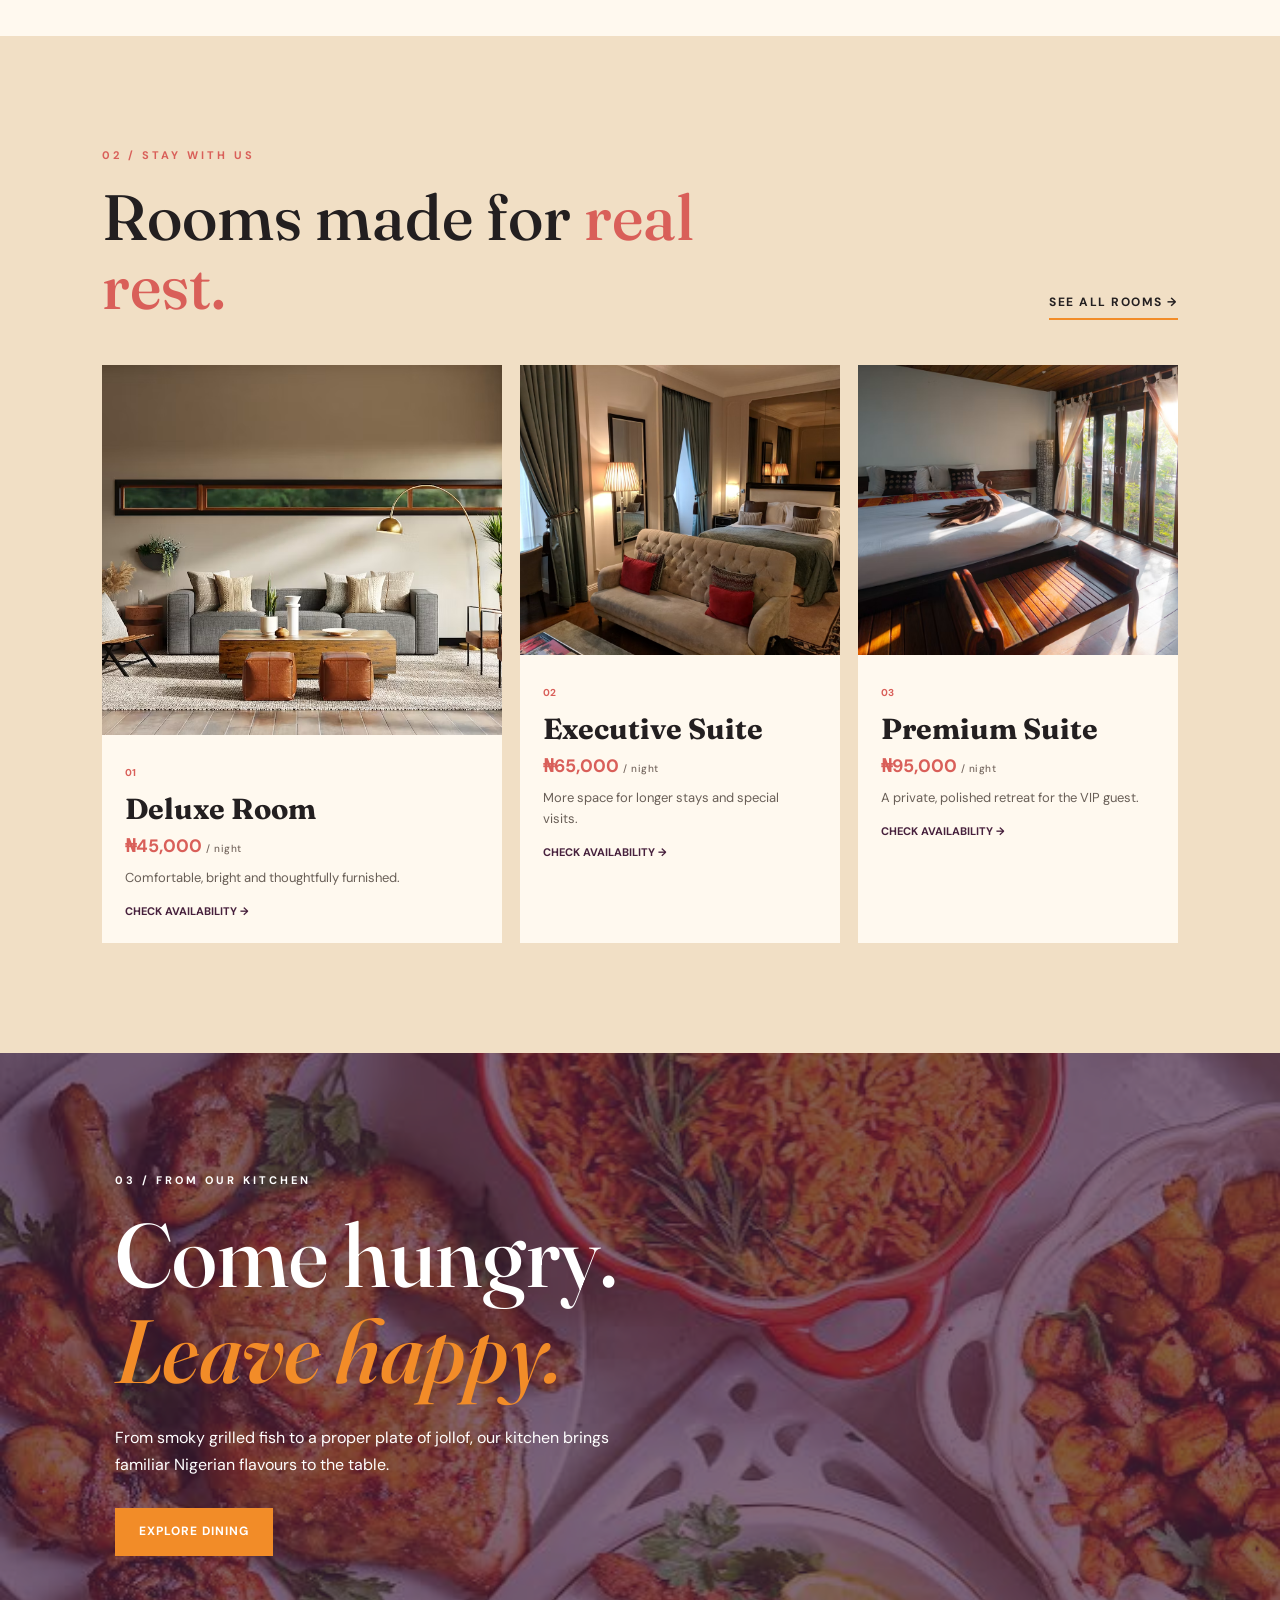
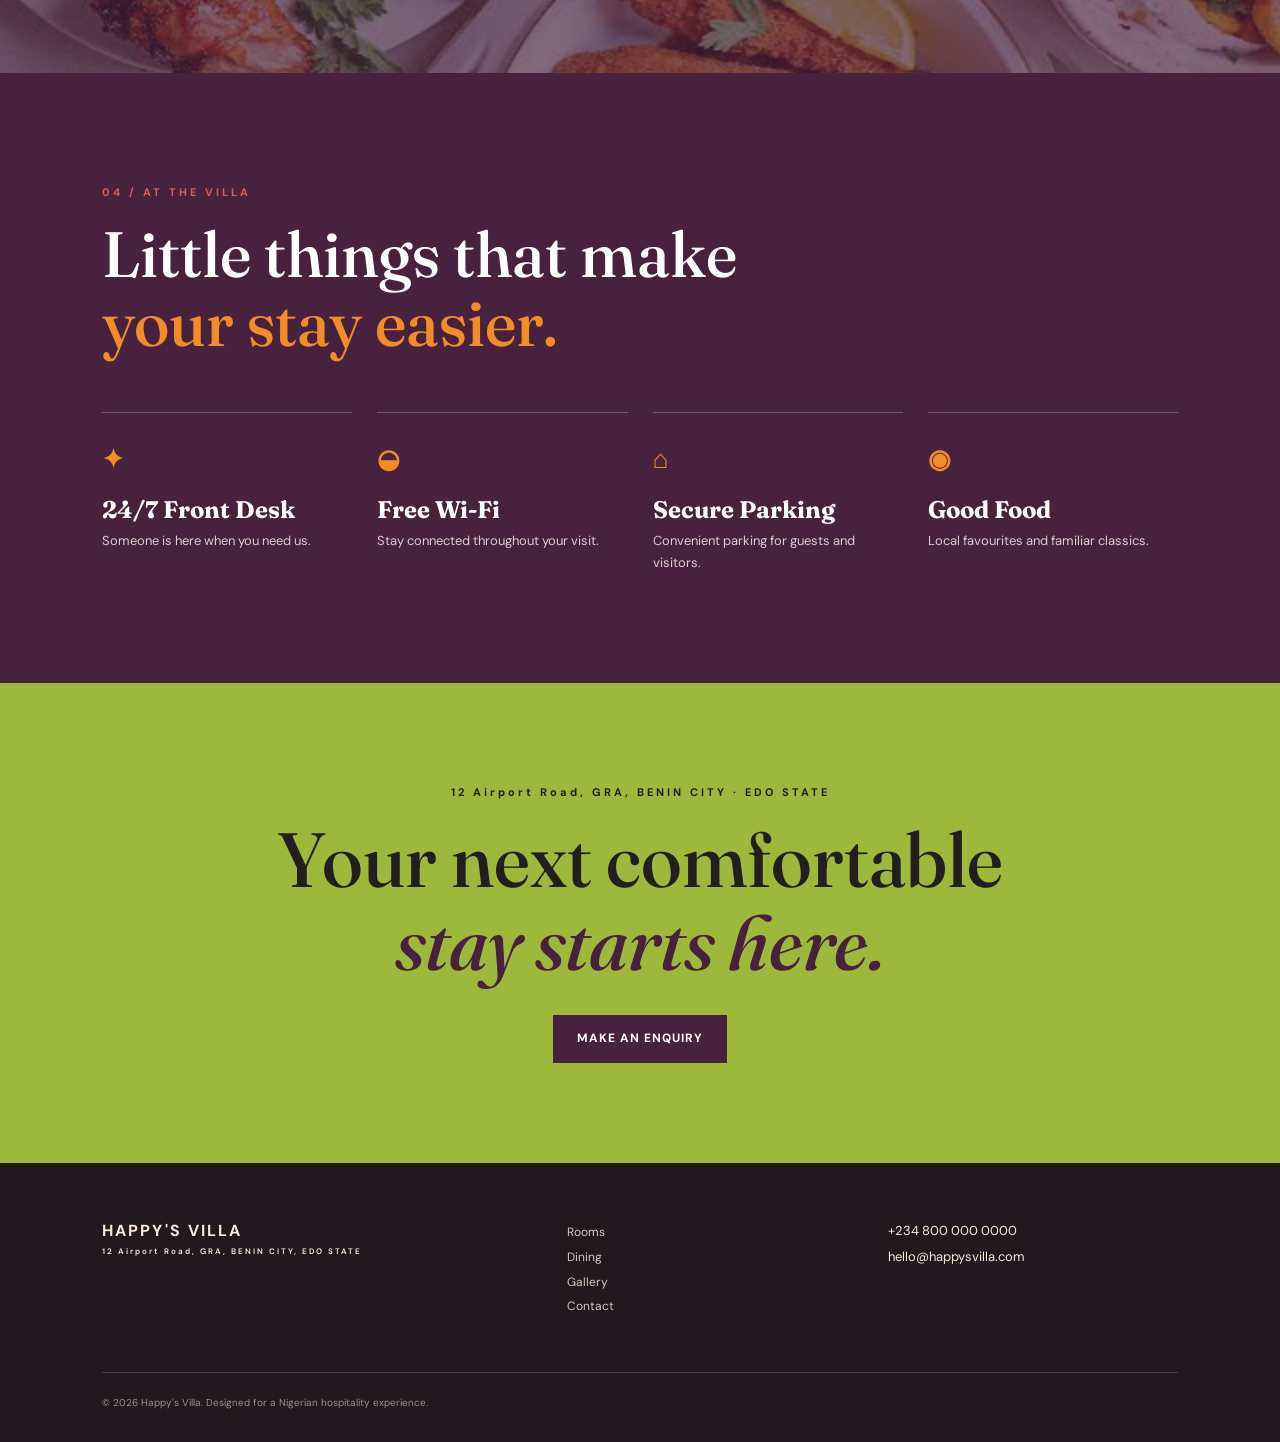
==== commit 8ca555c4: "changes" ====
--- a/index.html
+++ b/index.html
@@ -187,5 +187,23 @@
     <a class="whatsapp" href="https://wa.me/2348000000000" aria-label="WhatsApp"
       >WA</a
     >
+
+    <script>
+    const menuToggle = document.getElementById('menu-toggle');
+    const navLinks = document.getElementById('nav-links');
+
+    menuToggle.addEventListener('click', function () {
+        navLinks.classList.toggle('active');
+
+        const isOpen = navLinks.classList.contains('active');
+
+        menuToggle.textContent = isOpen ? '✕' : '☰';
+        menuToggle.setAttribute('aria-expanded', isOpen);
+        menuToggle.setAttribute(
+            'aria-label',
+            isOpen ? 'Close navigation menu' : 'Open navigation menu'
+        );
+    });
+</script>
   </body>
 </html>
--- a/style.css
+++ b/style.css
@@ -1,31 +1,1120 @@
-@import url('https://fonts.googleapis.com/css2?family=DM+Sans:wght@400;500;600;700&family=Fraunces:opsz,wght@9..144,500;9..144,600&display=swap');
-
-:root{--coral:#D95F59;--orange:#F28C28;--aub:#47213D;--lime:#9DB83B;--terra:#B85C38;--sand:#F4E7D0;--ink:#231F20;--cream:#FFF9EF;--line:#dccdb9}
-*{box-sizing:border-box;margin:0;padding:0}html{scroll-behavior:smooth}body{font-family:'DM Sans',sans-serif;background:var(--cream);color:var(--ink);line-height:1.65}a{text-decoration:none;color:inherit}.site-header{height:86px;padding:0 5vw;display:flex;align-items:center;justify-content:space-between;position:absolute;z-index:10;top:0;width:100%;color:white}.inner-header{position:relative;color:var(--ink);background:var(--cream);border-bottom:1px solid var(--line)}.brand{display:flex;gap:11px;align-items:center;font-weight:700;letter-spacing:1.5px;font-size:15px}.brand>span{display:grid;place-items:center;width:39px;height:39px;border:2px solid currentColor;border-radius:50%;font-family:Georgia;font-size:20px}.brand small,.footer-brand small{display:block;font-size:8px;letter-spacing:2px;font-weight:600;margin-top:1px}.site-header nav{display:flex;align-items:center;gap:27px;font-size:13px;font-weight:600}.site-header nav a{position:relative}.site-header nav a:not(.nav-book):after{content:'';height:2px;width:0;background:var(--orange);position:absolute;bottom:-8px;left:0;transition:.3s}.site-header nav a:hover:after,.site-header nav .active:after{width:100%}.nav-book{background:var(--orange);padding:12px 18px;border-radius:2px;color:#fff!important}.active-button{background:var(--aub)}.hero{height:calc(100vh - 0px);min-height:650px;position:relative;display:flex;align-items:center;color:white;overflow:hidden}.hero-image{position:absolute;inset:0;background-image:url('https://images.unsplash.com/photo-1564501049412-61c2a3083791?auto=format&fit=crop&w=1800&q=85');background-size:cover;background-position:center}.hero-shade{position:absolute;inset:0;background:linear-gradient(90deg,rgba(45,20,32,.78),rgba(45,20,32,.2),rgba(0,0,0,.18))}.hero-content{position:relative;z-index:2;margin-left:9vw;max-width:670px;padding-top:60px}.eyebrow{font-size:11px;letter-spacing:3px;font-weight:700;margin-bottom:18px}.accent{color:var(--coral)}h1,h2,h3{line-height:1.08}h1,h2{font-family:Fraunces,Georgia,serif;font-weight:500}h1{font-size:clamp(55px,7vw,105px)}h1 em,h2 em{color:var(--orange);font-style:italic}.hero-copy{font-size:16px;max-width:530px;margin:25px 0 32px;color:#fff9f0}.hero-actions{display:flex;gap:12px}.button{display:inline-block;padding:14px 24px;font-size:12px;font-weight:700;letter-spacing:1px;text-transform:uppercase;transition:.3s;border:0;cursor:pointer}.button-main{background:var(--orange);color:white}.button-main:hover{background:var(--coral);transform:translateY(-3px)}.button-light{border:1px solid rgba(255,255,255,.7);color:white}.button-light:hover{background:white;color:var(--aub)}.button-dark{background:var(--aub);color:white}.button-dark:hover{background:var(--coral);transform:translateY(-3px)}.hero-note{position:absolute;right:5vw;bottom:45px;writing-mode:vertical-rl;font-size:10px;letter-spacing:2px;z-index:2}.hero-note span{color:var(--orange);margin:10px 0}.marquee{overflow:hidden;background:var(--orange);color:white;font-size:12px;font-weight:700;letter-spacing:2px;white-space:nowrap;padding:13px 0}.marquee div{display:inline-block;animation:marquee 25s linear infinite}@keyframes marquee{to{transform:translateX(-50%)}}.section{padding:110px 8vw}.intro{display:grid;grid-template-columns:120px 1fr .85fr;gap:50px;align-items:center}.intro h2,.section-heading h2,.features h2,.story h2,.values h2,.food-intro h2,.menu-section h2{font-size:clamp(42px,5vw,70px);max-width:720px}.intro h2 span,h2 span{color:var(--coral)}.lead{font-size:17px;max-width:650px;margin:24px 0;color:#5b514b}.intro-photo{height:470px;background-size:cover;background-position:center}.photo-1{background-image:url('https://images.unsplash.com/photo-1566073771259-6a8506099945?auto=format&fit=crop&w=1000&q=80')}.text-link{display:inline-block;margin-top:20px;font-size:12px;font-weight:700;text-transform:uppercase;letter-spacing:1.5px;border-bottom:2px solid var(--orange);padding-bottom:5px}.text-link b{font-size:18px;margin-left:7px}.rooms-preview{background:#f1dfc5}.section-heading{display:flex;justify-content:space-between;align-items:end;margin-bottom:45px}.room-grid{display:grid;grid-template-columns:1.25fr 1fr 1fr;gap:18px}.room-card{background:var(--cream);transition:.35s}.room-card:hover{transform:translateY(-8px)}.room-img{height:290px;background-size:cover;background-position:center}.large-card .room-img{height:370px}.room-a{background-image:url('https://images.unsplash.com/photo-1618221195710-dd6b41faaea6?auto=format&fit=crop&w=1200&q=80')}.room-b{background-image:url('https://images.unsplash.com/photo-1590490360182-c33d57733427?auto=format&fit=crop&w=1200&q=80')}.room-c{background-image:url('https://images.unsplash.com/photo-1582719478250-c89cae4dc85b?auto=format&fit=crop&w=1200&q=80')}.room-info{padding:23px}.room-info span{font-size:10px;color:var(--coral);font-weight:700}.room-info h3{font-family:Fraunces,serif;font-size:29px;margin:8px 0}.room-info p{font-size:13px;color:#695f57}.room-info a{display:block;margin-top:14px;font-size:11px;font-weight:700;color:var(--aub);text-transform:uppercase}.food-banner{min-height:620px;position:relative;display:flex;align-items:center;color:white;overflow:hidden}.food-photo{position:absolute;inset:0;background:url('https://images.unsplash.com/photo-1547592180-85f173990554?auto=format&fit=crop&w=1800&q=85') center/cover}.food-overlay{position:absolute;inset:0;background:rgba(71,33,61,.68)}.food-content{position:relative;margin-left:9vw;max-width:600px}.food-content h2{font-size:clamp(52px,7vw,90px)}.food-content p:not(.eyebrow){margin:25px 0 30px;max-width:500px}.features{background:var(--aub);color:white}.features h2 span{color:var(--orange)}.feature-grid{display:grid;grid-template-columns:repeat(4,1fr);gap:25px;margin-top:55px}.feature-grid div{border-top:1px solid rgba(255,255,255,.25);padding-top:25px}.feature-grid strong{font-size:26px;color:var(--orange)}.feature-grid h3{font-family:Fraunces,serif;font-size:24px;margin:16px 0 7px}.feature-grid p{font-size:13px;color:#d8cdd2}.cta{text-align:center;background:var(--lime);padding:100px 20px}.cta h2{font-size:clamp(50px,6vw,78px);margin-bottom:30px}.cta h2 em{color:var(--aub)}footer{background:#20191e;color:#f7eadb;padding:55px 8vw 30px;display:grid;grid-template-columns:1.5fr 1fr 1fr;gap:30px;position:relative}footer a{display:block;font-size:12px;margin:5px 0;color:#d6c8c0}.footer-brand{font-weight:700;letter-spacing:2px}.footer-contact{font-size:13px;line-height:2}.copyright{grid-column:1/-1;border-top:1px solid #473d42;padding-top:22px;margin-top:20px;font-size:10px;color:#9e9090}.whatsapp{position:fixed;right:22px;bottom:22px;width:54px;height:54px;border-radius:50%;display:grid;place-items:center;background:var(--lime);color:#fff;font-size:11px;font-weight:800;z-index:20;box-shadow:0 8px 25px #0002}.page-hero{height:500px;display:flex;align-items:end;padding:70px 8vw;position:relative;overflow:hidden;color:white;background-size:cover;background-position:center}.page-hero:after{content:'';position:absolute;inset:0;background:linear-gradient(90deg,rgba(45,20,32,.78),rgba(45,20,32,.12))}.page-hero>div{position:relative;z-index:1}.page-hero h1{font-size:clamp(50px,6vw,82px)}.about-hero{background-image:url('https://images.unsplash.com/photo-1566665797739-1674de7a421a?auto=format&fit=crop&w=1800&q=85')}.rooms-hero{background-image:url('https://images.unsplash.com/photo-1601918774946-25832a4be0d6?auto=format&fit=crop&w=1800&q=85')}.dining-hero{background-image:url('https://images.unsplash.com/photo-1515003197210-e0cd71810b5f?auto=format&fit=crop&w=1800&q=85')}.gallery-hero{background-image:url('https://images.unsplash.com/photo-1564501049412-61c2a3083791?auto=format&fit=crop&w=1800&q=85')}.contact-hero{background-image:url('https://images.unsplash.com/photo-1568495248636-6432b97bd949?auto=format&fit=crop&w=1800&q=85')}.story{display:grid;grid-template-columns:120px 1fr 1fr;gap:55px;align-items:start}.story p{margin:0 0 17px;color:#615750}.story-image{height:530px;background:url('https://images.unsplash.com/photo-1551882547-ff40c63fe5fa?auto=format&fit=crop&w=1000&q=85') center/cover}.values{background:#f1dfc5}.value-grid{display:grid;grid-template-columns:repeat(4,1fr);gap:20px;margin-top:55px}.value-grid div{padding:28px 0;border-top:2px solid var(--coral)}.value-grid b{font-size:11px;color:var(--coral)}.value-grid h3{font-family:Fraunces,serif;font-size:28px;margin:18px 0 8px}.value-grid p{font-size:13px}.room-list{padding-top:90px}.room-list article{display:grid;grid-template-columns:1.15fr 1fr;gap:75px;align-items:center;margin-bottom:100px}.big-room{height:570px;background-size:cover;background-position:center}.room-copy>span{font-size:10px;letter-spacing:2px;color:var(--coral);font-weight:700}.room-copy h2{font-size:58px;margin:15px 0}.room-copy p{color:#625950;margin-bottom:20px}.room-copy ul{list-style:none;border-top:1px solid var(--line);margin-top:25px}.room-copy li{font-size:13px;padding:10px 0;border-bottom:1px solid var(--line)}.room-copy li:before{content:'✦';color:var(--orange);margin-right:10px}.food-intro{display:grid;grid-template-columns:1fr 1fr;gap:80px;align-items:center}.food-detail-photo{height:560px;background:url('https://images.unsplash.com/photo-1601050690597-df0568f70950?auto=format&fit=crop&w=1100&q=85') center/cover}.menu-section{background:#f1dfc5}.menu-grid{display:grid;grid-template-columns:repeat(2,1fr);gap:0 70px;margin-top:45px}.menu-grid>div{padding:25px 0;border-top:1px solid #cbbba4}.menu-grid span{font-size:9px;letter-spacing:2px;color:var(--coral);font-weight:700}.menu-grid h3{font-family:Fraunces,serif;font-size:28px;margin:7px 0}.menu-grid p{font-size:13px;color:#665b53}.menu-grid b{display:block;margin-top:8px;color:var(--aub)}.gallery{display:grid;grid-template-columns:repeat(12,1fr);grid-auto-rows:230px;gap:15px}.gallery-item{background-size:cover;background-position:center;position:relative;overflow:hidden}.gallery-item:after{content:'';position:absolute;inset:0;background:linear-gradient(transparent 50%,rgba(0,0,0,.55));opacity:.8}.gallery-item span{position:absolute;z-index:2;bottom:18px;left:20px;color:white;font-size:11px;font-weight:700;letter-spacing:1px;text-transform:uppercase}.g1{grid-column:span 7;grid-row:span 2;background-image:url('https://images.unsplash.com/photo-1564501049412-61c2a3083791?auto=format&fit=crop&w=1300&q=85')}.g2{grid-column:span 5;background-image:url('https://images.unsplash.com/photo-1618221195710-dd6b41faaea6?auto=format&fit=crop&w=1000&q=85')}.g3{grid-column:span 5;background-image:url('https://images.unsplash.com/photo-1515003197210-e0cd71810b5f?auto=format&fit=crop&w=1000&q=85')}.g4{grid-column:span 5;background-image:url('https://images.unsplash.com/photo-1572331165267-854da2b10ccc?auto=format&fit=crop&w=1000&q=85')}.g5{grid-column:span 4;background-image:url('https://images.unsplash.com/photo-1547592180-85f173990554?auto=format&fit=crop&w=1000&q=85')}.g6{grid-column:span 3;background-image:url('https://images.unsplash.com/photo-1551882547-ff40c63fe5fa?auto=format&fit=crop&w=1000&q=85')}.contact-section{display:grid;grid-template-columns:.8fr 1.2fr;gap:100px}.contact-details h2,.booking-form h2{font-family:Fraunces,serif;font-size:45px;margin-bottom:12px}.contact-line{border-top:1px solid var(--line);padding:18px 0;font-size:14px}.contact-line b{font-size:9px;letter-spacing:2px;color:var(--coral)}.small-note{font-size:11px;color:#887970;margin-top:30px}.booking-form{background:#f1dfc5;padding:45px}.booking-form label{display:block;font-size:11px;font-weight:700;margin:18px 0}.booking-form input,.booking-form select,.booking-form textarea{display:block;width:100%;margin-top:7px;border:1px solid #cdbca6;background:var(--cream);padding:13px;font:inherit;font-size:13px;outline:none}.booking-form input:focus,.booking-form select:focus,.booking-form textarea:focus{border-color:var(--coral)}.two{display:grid;grid-template-columns:1fr 1fr;gap:15px}.location-box{background:var(--aub);color:white;padding:80px 8vw;display:grid;grid-template-columns:1fr 1fr;gap:50px;align-items:center}.location-box h2{font-size:55px}.location-box p:not(.eyebrow){max-width:500px;color:#dacfd3}.map-placeholder{height:300px;background:#6d7650;position:relative;display:grid;place-items:center;border:10px solid #5a254d;outline:1px solid #ad9b88}.map-placeholder:before{content:'';position:absolute;inset:18px;border:1px dashed #e9ddca66}.map-placeholder span{font-family:Fraunces,serif;font-size:28px}.map-placeholder small{position:absolute;bottom:35px;font-size:10px;letter-spacing:2px}.site-header,.page-hero,.hero,.room-card,.gallery-item{animation:fadein .8s ease both}@keyframes fadein{from{opacity:0}to{opacity:1}}
-@media(max-width:900px){.site-header{height:auto;padding:22px 5vw;align-items:flex-start}.site-header nav{display:none}.hero-content{margin-left:7vw;margin-right:7vw}.intro,.story{grid-template-columns:1fr}.intro-tag{display:none}.intro-photo,.story-image{height:380px}.room-grid{grid-template-columns:1fr}.large-card .room-img,.room-img{height:350px}.feature-grid,.value-grid{grid-template-columns:1fr 1fr}.room-list article,.food-intro,.contact-section,.location-box{grid-template-columns:1fr;gap:35px}.big-room{height:420px}.room-copy h2{font-size:48px}.gallery{grid-template-columns:1fr 1fr;grid-auto-rows:230px}.g1,.g2,.g3,.g4,.g5,.g6{grid-column:span 1;grid-row:span 1}footer{grid-template-columns:1fr 1fr}.copyright{grid-column:1/-1}}
-@media(max-width:600px){.hero{min-height:700px}.hero-content{padding-top:80px}.hero h1{font-size:53px}.hero-note{display:none}.section{padding:75px 7vw}.section-heading{display:block}.section-heading .text-link{margin-top:10px}.intro h2,.section-heading h2,.features h2,.story h2,.values h2,.food-intro h2,.menu-section h2{font-size:43px}.feature-grid,.value-grid,.menu-grid,.two{grid-template-columns:1fr}.food-banner{min-height:650px}.food-content{margin:0 7vw}.page-hero{height:440px;padding:55px 7vw}.page-hero h1{font-size:53px}.room-list article{margin-bottom:70px}.big-room{height:330px}.room-copy h2{font-size:43px}.booking-form{padding:28px 20px}.contact-details h2,.booking-form h2{font-size:38px}.gallery{grid-template-columns:1fr;grid-auto-rows:280px}.g1,.g2,.g3,.g4,.g5,.g6{grid-column:span 1}.location-box{padding:65px 7vw}.location-box h2{font-size:45px}footer{grid-template-columns:1fr;gap:25px;padding:45px 7vw}.copyright{grid-column:auto}}
+@import url("https://fonts.googleapis.com/css2?family=DM+Sans:wght@400;500;600;700&family=Fraunces:opsz,wght@9..144,500;9..144,600&display=swap");
+
+:root {
+  --coral: #d95f59;
+  --orange: #f28c28;
+  --aub: #47213d;
+  --lime: #9db83b;
+  --terra: #b85c38;
+  --sand: #f4e7d0;
+  --ink: #231f20;
+  --cream: #fff9ef;
+  --line: #dccdb9;
+}
+* {
+  box-sizing: border-box;
+  margin: 0;
+  padding: 0;
+}
+html {
+  scroll-behavior: smooth;
+}
+body {
+  font-family: "DM Sans", sans-serif;
+  background: var(--cream);
+  color: var(--ink);
+  line-height: 1.65;
+}
+a {
+  text-decoration: none;
+  color: inherit;
+}
+.site-header {
+  height: 86px;
+  padding: 0 5vw;
+  display: flex;
+  align-items: center;
+  justify-content: space-between;
+  position: absolute;
+  z-index: 10;
+  top: 0;
+  width: 100%;
+  color: white;
+}
+.inner-header {
+  position: relative;
+  color: var(--ink);
+  background: var(--cream);
+  border-bottom: 1px solid var(--line);
+}
+.brand {
+  display: flex;
+  gap: 11px;
+  align-items: center;
+  font-weight: 700;
+  letter-spacing: 1.5px;
+  font-size: 15px;
+}
+.brand > span {
+  display: grid;
+  place-items: center;
+  width: 39px;
+  height: 39px;
+  border: 2px solid currentColor;
+  border-radius: 50%;
+  font-family: Georgia;
+  font-size: 20px;
+}
+.brand small,
+.footer-brand small {
+  display: block;
+  font-size: 8px;
+  letter-spacing: 2px;
+  font-weight: 600;
+  margin-top: 1px;
+}
+.site-header nav {
+  display: flex;
+  align-items: center;
+  gap: 27px;
+  font-size: 13px;
+  font-weight: 600;
+}
+.site-header nav a {
+  position: relative;
+}
+.site-header nav a:not(.nav-book):after {
+  content: "";
+  height: 2px;
+  width: 0;
+  background: var(--orange);
+  position: absolute;
+  bottom: -8px;
+  left: 0;
+  transition: 0.3s;
+}
+.site-header nav a:hover:after,
+.site-header nav .active:after {
+  width: 100%;
+}
+.nav-book {
+  background: var(--orange);
+  padding: 12px 18px;
+  border-radius: 2px;
+  color: #fff !important;
+}
+.active-button {
+  background: var(--aub);
+}
+.hero {
+  height: calc(100vh - 0px);
+  min-height: 650px;
+  position: relative;
+  display: flex;
+  align-items: center;
+  color: white;
+  overflow: hidden;
+}
+.hero-image {
+  position: absolute;
+  inset: 0;
+  background-image: url(images/main-background-image.avif);
+  background-size: cover;
+  background-position: center;
+}
+.hero-shade {
+  position: absolute;
+  inset: 0;
+  background: linear-gradient(
+    90deg,
+    rgba(45, 20, 32, 0.78),
+    rgba(45, 20, 32, 0.2),
+    rgba(0, 0, 0, 0.18)
+  );
+}
+.hero-content {
+  position: relative;
+  z-index: 2;
+  margin-left: 9vw;
+  max-width: 670px;
+  padding-top: 60px;
+}
+.eyebrow {
+  font-size: 11px;
+  letter-spacing: 3px;
+  font-weight: 700;
+  margin-bottom: 18px;
+}
+.accent {
+  color: var(--coral);
+}
+h1,
+h2,
+h3 {
+  line-height: 1.08;
+}
+h1,
+h2 {
+  font-family: Fraunces, Georgia, serif;
+  font-weight: 500;
+}
+h1 {
+  font-size: clamp(55px, 7vw, 105px);
+}
+h1 em,
+h2 em {
+  color: var(--orange);
+  font-style: italic;
+}
+.hero-copy {
+  font-size: 16px;
+  max-width: 530px;
+  margin: 25px 0 32px;
+  color: #fff9f0;
+}
+.hero-actions {
+  display: flex;
+  gap: 12px;
+}
+.button {
+  display: inline-block;
+  padding: 14px 24px;
+  font-size: 12px;
+  font-weight: 700;
+  letter-spacing: 1px;
+  text-transform: uppercase;
+  transition: 0.3s;
+  border: 0;
+  cursor: pointer;
+}
+.button-main {
+  background: var(--orange);
+  color: white;
+}
+.button-main:hover {
+  background: var(--coral);
+  transform: translateY(-3px);
+}
+.button-light {
+  border: 1px solid rgba(255, 255, 255, 0.7);
+  color: white;
+}
+.button-light:hover {
+  background: white;
+  color: var(--aub);
+}
+.button-dark {
+  background: var(--aub);
+  color: white;
+}
+.button-dark:hover {
+  background: var(--coral);
+  transform: translateY(-3px);
+}
+.hero-note {
+  position: absolute;
+  right: 5vw;
+  bottom: 45px;
+  writing-mode: vertical-rl;
+  font-size: 10px;
+  letter-spacing: 2px;
+  z-index: 2;
+}
+.hero-note span {
+  color: var(--orange);
+  margin: 10px 0;
+}
+.marquee {
+  overflow: hidden;
+  background: var(--orange);
+  color: white;
+  font-size: 12px;
+  font-weight: 700;
+  letter-spacing: 2px;
+  white-space: nowrap;
+  padding: 13px 0;
+}
+.marquee div {
+  display: inline-block;
+  animation: marquee 25s linear infinite;
+}
+@keyframes marquee {
+  to {
+    transform: translateX(-50%);
+  }
+}
+.section {
+  padding: 110px 8vw;
+}
+.intro {
+  display: grid;
+  grid-template-columns: 120px 1fr 0.85fr;
+  gap: 50px;
+  align-items: center;
+}
+.intro h2,
+.section-heading h2,
+.features h2,
+.story h2,
+.values h2,
+.food-intro h2,
+.menu-section h2 {
+  font-size: clamp(42px, 5vw, 70px);
+  max-width: 720px;
+}
+.intro h2 span,
+h2 span {
+  color: var(--coral);
+}
+.lead {
+  font-size: 17px;
+  max-width: 650px;
+  margin: 24px 0;
+  color: #5b514b;
+}
+.intro-photo {
+  height: 470px;
+  background-size: cover;
+  background-position: left;
+}
+.photo-1 {
+  background-image: url(images/hotel-view.jfif);
+}
+.text-link {
+  display: inline-block;
+  margin-top: 20px;
+  font-size: 12px;
+  font-weight: 700;
+  text-transform: uppercase;
+  letter-spacing: 1.5px;
+  border-bottom: 2px solid var(--orange);
+  padding-bottom: 5px;
+}
+.text-link b {
+  font-size: 18px;
+  margin-left: 7px;
+}
+.rooms-preview {
+  background: #f1dfc5;
+}
+.section-heading {
+  display: flex;
+  justify-content: space-between;
+  align-items: end;
+  margin-bottom: 45px;
+}
+.room-grid {
+  display: grid;
+  grid-template-columns: 1.25fr 1fr 1fr;
+  gap: 18px;
+}
+.room-card {
+  background: var(--cream);
+  transition: 0.35s;
+}
+.room-card:hover {
+  transform: translateY(-8px);
+}
+.room-img {
+  height: 290px;
+  background-size: cover;
+  background-position: center;
+}
+.large-card .room-img {
+  height: 370px;
+}
+.room-a {
+  background-image: url(images/hotelroom1.jfif);
+}
+.room-b {
+  background-image: url(images/hotelroom2.jfif);
+}
+.room-c {
+  background-image: url(images/hotelroom3.jfif);
+}
+.room-info {
+  padding: 23px;
+}
+.room-info span {
+  font-size: 10px;
+  color: var(--coral);
+  font-weight: 700;
+}
+.room-info h3 {
+  font-family: Fraunces, serif;
+  font-size: 29px;
+  margin: 8px 0;
+}
+.room-info p {
+  font-size: 13px;
+  color: #695f57;
+}
+.room-info a {
+  display: block;
+  margin-top: 14px;
+  font-size: 11px;
+  font-weight: 700;
+  color: var(--aub);
+  text-transform: uppercase;
+}
+.food-banner {
+  min-height: 620px;
+  position: relative;
+  display: flex;
+  align-items: center;
+  color: white;
+  overflow: hidden;
+}
+.food-photo {
+  position: absolute;
+  inset: 0;
+  background: url(images/food-background.jfif) center/cover;
+}
+.food-overlay {
+  position: absolute;
+  inset: 0;
+  background: rgba(71, 33, 61, 0.68);
+}
+.food-content {
+  position: relative;
+  margin-left: 9vw;
+  max-width: 600px;
+}
+.food-content h2 {
+  font-size: clamp(52px, 7vw, 90px);
+}
+.food-content p:not(.eyebrow) {
+  margin: 25px 0 30px;
+  max-width: 500px;
+}
+.features {
+  background: var(--aub);
+  color: white;
+}
+.features h2 span {
+  color: var(--orange);
+}
+.feature-grid {
+  display: grid;
+  grid-template-columns: repeat(4, 1fr);
+  gap: 25px;
+  margin-top: 55px;
+}
+.feature-grid div {
+  border-top: 1px solid rgba(255, 255, 255, 0.25);
+  padding-top: 25px;
+}
+.feature-grid strong {
+  font-size: 26px;
+  color: var(--orange);
+}
+.feature-grid h3 {
+  font-family: Fraunces, serif;
+  font-size: 24px;
+  margin: 16px 0 7px;
+}
+.feature-grid p {
+  font-size: 13px;
+  color: #d8cdd2;
+}
+.cta {
+  text-align: center;
+  background: var(--lime);
+  padding: 100px 20px;
+}
+.cta h2 {
+  font-size: clamp(50px, 6vw, 78px);
+  margin-bottom: 30px;
+}
+.cta h2 em {
+  color: var(--aub);
+}
+footer {
+  background: #20191e;
+  color: #f7eadb;
+  padding: 55px 8vw 30px;
+  display: grid;
+  grid-template-columns: 1.5fr 1fr 1fr;
+  gap: 30px;
+  position: relative;
+}
+footer a {
+  display: block;
+  font-size: 12px;
+  margin: 5px 0;
+  color: #d6c8c0;
+}
+.footer-brand {
+  font-weight: 700;
+  letter-spacing: 2px;
+}
+.footer-contact {
+  font-size: 13px;
+  line-height: 2;
+}
+.copyright {
+  grid-column: 1/-1;
+  border-top: 1px solid #473d42;
+  padding-top: 22px;
+  margin-top: 20px;
+  font-size: 10px;
+  color: #9e9090;
+}
+.whatsapp {
+  position: fixed;
+  right: 22px;
+  bottom: 22px;
+  width: 54px;
+  height: 54px;
+  border-radius: 50%;
+  display: grid;
+  place-items: center;
+  background: var(--lime);
+  color: #fff;
+  font-size: 11px;
+  font-weight: 800;
+  z-index: 20;
+  box-shadow: 0 8px 25px #0002;
+}
+.page-hero {
+  height: 500px;
+  display: flex;
+  align-items: end;
+  padding: 70px 8vw;
+  position: relative;
+  overflow: hidden;
+  color: white;
+  background-size: cover;
+  background-position: center;
+}
+.page-hero:after {
+  content: "";
+  position: absolute;
+  inset: 0;
+  background: linear-gradient(
+    90deg,
+    rgba(45, 20, 32, 0.78),
+    rgba(45, 20, 32, 0.12)
+  );
+}
+.page-hero > div {
+  position: relative;
+  z-index: 1;
+}
+.page-hero h1 {
+  font-size: clamp(50px, 6vw, 82px);
+}
+.about-hero {
+  background-image: url(images/reception.jfif);
+}
+.rooms-hero {
+  background-image: url("images/roomheroimg.jfif");
+}
+.dining-hero {
+  background-image: url(images/dining-background.jfif);
+}
+.gallery-hero {
+  background-image: url(images/main-background-image.avif);
+}
+.contact-hero {
+  background-image: url(images/contactpage.jfif);
+}
+.story {
+  display: grid;
+  grid-template-columns: 120px 1fr 1fr;
+  gap: 55px;
+  align-items: start;
+}
+.story p {
+  margin: 0 0 17px;
+  color: #615750;
+}
+
+.values {
+  background: #f1dfc5;
+}
+.value-grid {
+  display: grid;
+  grid-template-columns: repeat(4, 1fr);
+  gap: 20px;
+  margin-top: 55px;
+}
+.value-grid div {
+  padding: 28px 0;
+  border-top: 2px solid var(--coral);
+}
+.value-grid b {
+  font-size: 11px;
+  color: var(--coral);
+}
+.value-grid h3 {
+  font-family: Fraunces, serif;
+  font-size: 28px;
+  margin: 18px 0 8px;
+}
+.value-grid p {
+  font-size: 13px;
+}
+.room-list {
+  padding-top: 90px;
+}
+.room-list article {
+  display: grid;
+  grid-template-columns: 1.15fr 1fr;
+  gap: 75px;
+  align-items: center;
+  margin-bottom: 100px;
+}
+.big-room {
+  height: 570px;
+  background-size: cover;
+  background-position: center;
+}
+.room-copy > span {
+  font-size: 10px;
+  letter-spacing: 2px;
+  color: var(--coral);
+  font-weight: 700;
+}
+.room-copy h2 {
+  font-size: 58px;
+  margin: 15px 0;
+}
+.room-copy p {
+  color: #625950;
+  margin-bottom: 20px;
+}
+.room-copy ul {
+  list-style: none;
+  border-top: 1px solid var(--line);
+  margin-top: 25px;
+}
+.room-copy li {
+  font-size: 13px;
+  padding: 10px 0;
+  border-bottom: 1px solid var(--line);
+}
+.room-copy li:before {
+  content: "✦";
+  color: var(--orange);
+  margin-right: 10px;
+}
+.food-intro {
+  display: grid;
+  grid-template-columns: 1fr 1fr;
+  gap: 80px;
+  align-items: center;
+}
+.food-detail-photo {
+  height: 560px;
+  background: url(images/food-background2.avif)
+    center/cover;
+}
+.menu-section {
+  background: #f1dfc5;
+}
+.menu-grid {
+  display: grid;
+  grid-template-columns: repeat(2, 1fr);
+  gap: 0 70px;
+  margin-top: 45px;
+}
+.menu-grid > div {
+  padding: 25px 0;
+  border-top: 1px solid #cbbba4;
+}
+.menu-grid span {
+  font-size: 9px;
+  letter-spacing: 2px;
+  color: var(--coral);
+  font-weight: 700;
+}
+.menu-grid h3 {
+  font-family: Fraunces, serif;
+  font-size: 28px;
+  margin: 7px 0;
+}
+.menu-grid p {
+  font-size: 13px;
+  color: #665b53;
+}
+.menu-grid b {
+  display: block;
+  margin-top: 8px;
+  color: var(--aub);
+}
+.gallery {
+  display: grid;
+  grid-template-columns: repeat(12, 1fr);
+  grid-auto-rows: 230px;
+  gap: 15px;
+}
+.gallery-item {
+  background-size: cover;
+  background-position: center;
+  position: relative;
+  overflow: hidden;
+}
+.gallery-item:after {
+  content: "";
+  position: absolute;
+  inset: 0;
+  background: linear-gradient(transparent 50%, rgba(0, 0, 0, 0.55));
+  opacity: 0.8;
+}
+.gallery-item span {
+  position: absolute;
+  z-index: 2;
+  bottom: 18px;
+  left: 20px;
+  color: white;
+  font-size: 11px;
+  font-weight: 700;
+  letter-spacing: 1px;
+  text-transform: uppercase;
+}
+.g1 {
+  grid-column: span 7;
+  grid-row: span 2;
+  background-image: url(images/main-background-image.avif);
+}
+.g2 {
+  grid-column: span 5;
+  background-image: url(images/hotelroom2.jfif
+}
+.g3 {
+  grid-column: span 5;
+  background-image: url(images/dining-room.jfif);
+}
+.g4 {
+  grid-column: span 5;
+  background-image: url(images/hoteleveningimg.avif);
+}
+.g5 {
+  grid-column: span 4;
+  background-image: url(images/nigerian\ food.jfif);
+}
+.g6 {
+  grid-column: span 3;
+  background-image: url(images/villaview.jfif);
+}
+.contact-section {
+  display: grid;
+  grid-template-columns: 0.8fr 1.2fr;
+  gap: 100px;
+}
+.contact-details h2,
+.booking-form h2 {
+  font-family: Fraunces, serif;
+  font-size: 45px;
+  margin-bottom: 12px;
+}
+.contact-line {
+  border-top: 1px solid var(--line);
+  padding: 18px 0;
+  font-size: 14px;
+}
+.contact-line b {
+  font-size: 9px;
+  letter-spacing: 2px;
+  color: var(--coral);
+}
+.small-note {
+  font-size: 11px;
+  color: #887970;
+  margin-top: 30px;
+}
+.booking-form {
+  background: #f1dfc5;
+  padding: 45px;
+}
+.booking-form label {
+  display: block;
+  font-size: 11px;
+  font-weight: 700;
+  margin: 18px 0;
+}
+.booking-form input,
+.booking-form select,
+.booking-form textarea {
+  display: block;
+  width: 100%;
+  margin-top: 7px;
+  border: 1px solid #cdbca6;
+  background: var(--cream);
+  padding: 13px;
+  font: inherit;
+  font-size: 13px;
+  outline: none;
+}
+.booking-form input:focus,
+.booking-form select:focus,
+.booking-form textarea:focus {
+  border-color: var(--coral);
+}
+.two {
+  display: grid;
+  grid-template-columns: 1fr 1fr;
+  gap: 15px;
+}
+.location-box {
+  background: var(--aub);
+  color: white;
+  padding: 80px 8vw;
+  display: grid;
+  grid-template-columns: 1fr 1fr;
+  gap: 50px;
+  align-items: center;
+}
+.location-box h2 {
+  font-size: 55px;
+}
+.location-box p:not(.eyebrow) {
+  max-width: 500px;
+  color: #dacfd3;
+}
+.map-placeholder {
+  height: 300px;
+  background: #6d7650;
+  position: relative;
+  display: grid;
+  place-items: center;
+  border: 10px solid #5a254d;
+  outline: 1px solid #ad9b88;
+}
+.map-placeholder:before {
+  content: "";
+  position: absolute;
+  inset: 18px;
+  border: 1px dashed #e9ddca66;
+}
+.map-placeholder span {
+  font-family: Fraunces, serif;
+  font-size: 28px;
+}
+.map-placeholder small {
+  position: absolute;
+  bottom: 35px;
+  font-size: 10px;
+  letter-spacing: 2px;
+}
+.site-header,
+.page-hero,
+.hero,
+.room-card,
+.gallery-item {
+  animation: fadein 0.8s ease both;
+}
+@keyframes fadein {
+  from {
+    opacity: 0;
+  }
+  to {
+    opacity: 1;
+  }
+}
+@media (max-width: 900px) {
+  .site-header {
+    height: auto;
+    padding: 22px 5vw;
+    align-items: flex-start;
+  }
+  .site-header nav {
+    display: none;
+  }
+  .hero-content {
+    margin-left: 7vw;
+    margin-right: 7vw;
+  }
+  .intro,
+  .story {
+    grid-template-columns: 1fr;
+  }
+  .intro-tag {
+    display: none;
+  }
+  .intro-photo,
+  .story-image {
+    height: 380px;
+  }
+  .room-grid {
+    grid-template-columns: 1fr;
+  }
+  .large-card .room-img,
+  .room-img {
+    height: 350px;
+  }
+  .feature-grid,
+  .value-grid {
+    grid-template-columns: 1fr 1fr;
+  }
+  .room-list article,
+  .food-intro,
+  .contact-section,
+  .location-box {
+    grid-template-columns: 1fr;
+    gap: 35px;
+  }
+  .big-room {
+    height: 420px;
+  }
+  .room-copy h2 {
+    font-size: 48px;
+  }
+  .gallery {
+    grid-template-columns: 1fr 1fr;
+    grid-auto-rows: 230px;
+  }
+  .g1,
+  .g2,
+  .g3,
+  .g4,
+  .g5,
+  .g6 {
+    grid-column: span 1;
+    grid-row: span 1;
+  }
+  footer {
+    grid-template-columns: 1fr 1fr;
+  }
+  .copyright {
+    grid-column: 1/-1;
+  }
+}
+@media (max-width: 600px) {
+  .hero {
+    min-height: 700px;
+  }
+  .hero-content {
+    padding-top: 80px;
+  }
+  .hero h1 {
+    font-size: 53px;
+  }
+  .hero-note {
+    display: none;
+  }
+  .section {
+    padding: 75px 7vw;
+  }
+  .section-heading {
+    display: block;
+  }
+  .section-heading .text-link {
+    margin-top: 10px;
+  }
+  .intro h2,
+  .section-heading h2,
+  .features h2,
+  .story h2,
+  .values h2,
+  .food-intro h2,
+  .menu-section h2 {
+    font-size: 43px;
+  }
+  .feature-grid,
+  .value-grid,
+  .menu-grid,
+  .two {
+    grid-template-columns: 1fr;
+  }
+  .food-banner {
+    min-height: 650px;
+  }
+  .food-content {
+    margin: 0 7vw;
+  }
+  .page-hero {
+    height: 440px;
+    padding: 55px 7vw;
+  }
+  .page-hero h1 {
+    font-size: 53px;
+  }
+  .room-list article {
+    margin-bottom: 70px;
+  }
+  .big-room {
+    height: 330px;
+  }
+  .room-copy h2 {
+    font-size: 43px;
+  }
+  .booking-form {
+    padding: 28px 20px;
+  }
+  .contact-details h2,
+  .booking-form h2 {
+    font-size: 38px;
+  }
+  .gallery {
+    grid-template-columns: 1fr;
+    grid-auto-rows: 280px;
+  }
+  .g1,
+  .g2,
+  .g3,
+  .g4,
+  .g5,
+  .g6 {
+    grid-column: span 1;
+  }
+  .location-box {
+    padding: 65px 7vw;
+  }
+  .location-box h2 {
+    font-size: 45px;
+  }
+  footer {
+    grid-template-columns: 1fr;
+    gap: 25px;
+    padding: 45px 7vw;
+  }
+  .copyright {
+    grid-column: auto;
+  }
+}
 
 /* Nigerian hotel refinements */
-.price{font-family:'DM Sans',sans-serif;color:var(--coral);font-size:22px;font-weight:700;margin:12px 0 4px}
-.price small,.home-price small{font-size:10px;color:#75675f;font-weight:500;letter-spacing:.5px}
-.home-price{font-size:18px;color:var(--coral);font-weight:700;margin:5px 0}
-.food-detail-nigerian{
-  background-image:url('https://upload.wikimedia.org/wikipedia/commons/thumb/0/0f/Jollof_rice_with_chicken.jpg/1280px-Jollof_rice_with_chicken.jpg');
-}
-.menu-grid b{font-size:16px;letter-spacing:.2px}
-.menu-grid>div{background:transparent}
-.menu-grid>div:hover h3{color:var(--coral);transition:.25s}
-
-/* Nigerian visual update — Home page structure remains unchanged */
-.story-image{background-image:url("https://loremflickr.com/1400/900/benincity,nigeria?lock=22")}
-.food-detail-photo{background-image:url("https://loremflickr.com/1400/900/nigeria,restaurant,africa?lock=25")}
-.food-jollof{background-image:url("https://loremflickr.com/1000/800/jollof,rice,nigeria?lock=31")}
-.gallery .g1{background-image:url("https://loremflickr.com/1400/900/nigeria,benincity,hotel?lock=21")}
-.gallery .g2{background-image:url("https://loremflickr.com/1200/900/nigeria,hotel,room?lock=23")}
-.gallery .g3{background-image:url("https://loremflickr.com/1400/900/nigeria,restaurant,africa?lock=25")}
-.gallery .g4{background-image:url("https://loremflickr.com/1000/800/nigeria,pool,hotel?lock=41")}
-.gallery .g5{background-image:url("https://loremflickr.com/1000/800/jollof,rice,nigeria?lock=31")}
-.gallery .g6{background-image:url("https://loremflickr.com/1400/900/benincity,nigeria?lock=22")}
-.room-price{font-family:'Fraunces',Georgia,serif;font-size:26px;color:var(--aub);margin:20px 0 2px;font-weight:600}
-.room-price small{font-family:'DM Sans',sans-serif;font-size:10px;color:#766a62;letter-spacing:1px;font-weight:500}
-.menu-grid b{font-size:18px}
+.price {
+  font-family: "DM Sans", sans-serif;
+  color: var(--coral);
+  font-size: 22px;
+  font-weight: 700;
+  margin: 12px 0 4px;
+}
+.price small,
+.home-price small {
+  font-size: 10px;
+  color: #75675f;
+  font-weight: 500;
+  letter-spacing: 0.5px;
+}
+.home-price {
+  font-size: 18px;
+  color: var(--coral);
+  font-weight: 700;
+  margin: 5px 0;
+}
+.food-detail-nigerian {
+  background-image: url("https://upload.wikimedia.org/wikipedia/commons/thumb/0/0f/Jollof_rice_with_chicken.jpg/1280px-Jollof_rice_with_chicken.jpg");
+}
+.menu-grid b {
+  font-size: 16px;
+  letter-spacing: 0.2px;
+}
+.menu-grid > div {
+  background: transparent;
+}
+.menu-grid > div:hover h3 {
+  color: var(--coral);
+  transition: 0.25s;
+}
+
+.room-price {
+  font-family: "Fraunces", Georgia, serif;
+  font-size: 26px;
+  color: var(--aub);
+  margin: 20px 0 2px;
+  font-weight: 600;
+}
+.room-price small {
+  font-family: "DM Sans", sans-serif;
+  font-size: 10px;
+  color: #766a62;
+  letter-spacing: 1px;
+  font-weight: 500;
+}
+.menu-grid b {
+  font-size: 18px;
+}
+.menu-grid > div {
+  overflow: hidden;
+}
+.menu-grid > div img {
+  display: block;
+  width: 60%;
+  height: 240px;
+  object-fit: cover;
+  border-radius: 8px;
+  margin-bottom: 15px;
+}
+
+@media (max-width: 60px) {
+  .menu-grid > div img {
+    height: 160px;
+  }
+}
+.menu-grid > div {
+  text-align: center;
+}
+.menu-grid > div img {
+  display: block;
+  margin-left: auto;
+  margin-right: auto;
+}
+
+.menu-grid div span {
+  display: block;
+  text-align: center;
+}
+.menu-grid > div h3,
+.menu-grid > div p,
+.menu-grid > div b {
+  text-align: center;
+}
+
+/* Hamburger navigation */
+.menu-toggle {
+    display: none;
+    background: transparent;
+    border: none;
+    font-size: 30px;
+    color: var(--aubergine, #47213D);
+    cursor: pointer;
+}
+
+.nav-links {
+    display: flex;
+    align-items: center;
+    gap: 25px;
+}
+
+/* Small screens */
+@media (max-width: 768px) {
+    .site-header {
+        position: relative;
+    }
+
+    .main-nav {
+        position: relative;
+    }
+
+    .menu-toggle {
+        display: block;
+        margin-left: auto;
+    }
+
+    .nav-links {
+        display: none;
+        position: absolute;
+        top: 100%;
+        right: 0;
+        width: 220px;
+        padding: 20px;
+        background: #fffaf5;
+        box-shadow: 0 8px 20px rgba(0, 0, 0, 0.12);
+        flex-direction: column;
+        align-items: flex-start;
+        gap: 18px;
+        z-index: 1000;
+    }
+
+    .nav-links.active {
+        display: flex;
+    }
+
+    .nav-links a {
+        text-decoration: none;
+    }
+}
